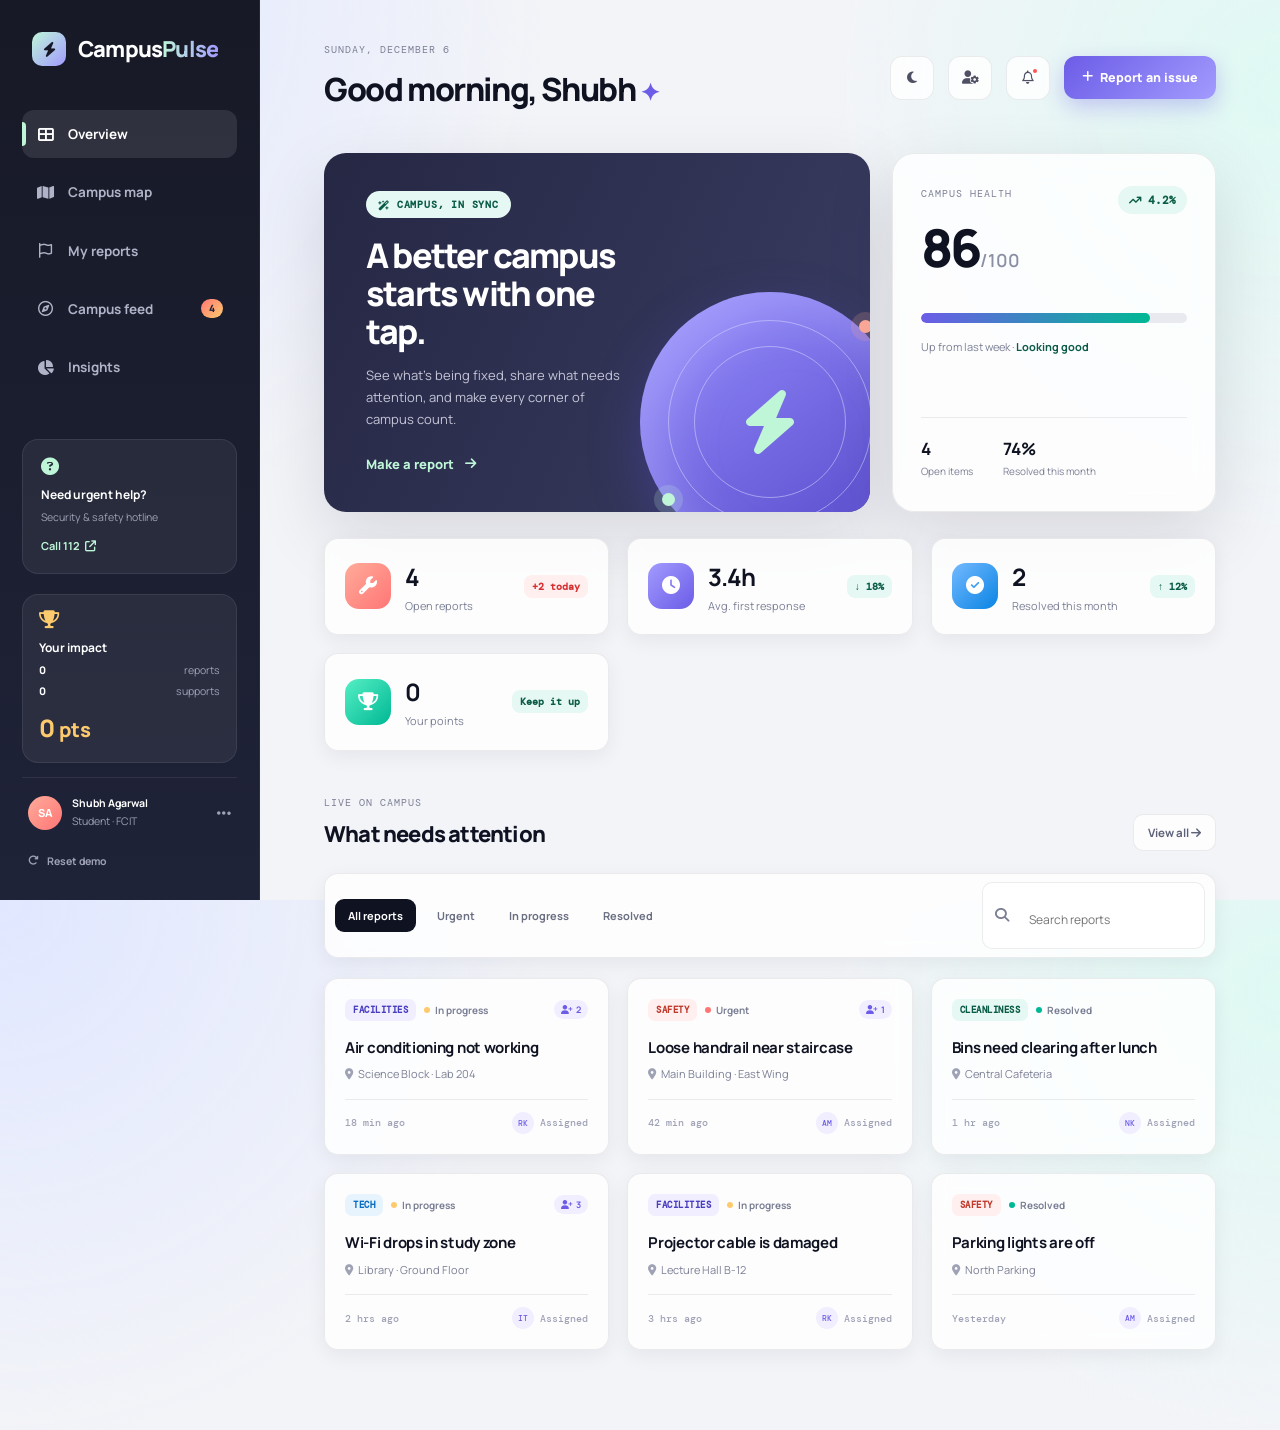
==== index.html @ bc62f1a0 "Advanced CampusPulse: interactive heatmap, analytics, karma, theme, evidence upload" ====
<!doctype html>
<html lang="en">
<head>
  <meta charset="UTF-8" />
  <meta name="viewport" content="width=device-width, initial-scale=1.0" />
  <title>CampusPulse — Campus, in sync.</title>
  <link rel="icon" type="image/svg+xml" href="favicon.svg" />
  <link rel="preconnect" href="https://fonts.googleapis.com"><link rel="preconnect" href="https://fonts.gstatic.com" crossorigin>
  <link href="https://fonts.googleapis.com/css2?family=DM+Mono:wght@400;500&family=Manrope:wght@400;500;600;700;800&display=swap" rel="stylesheet">
  <link rel="stylesheet" href="https://cdnjs.cloudflare.com/ajax/libs/font-awesome/6.5.2/css/all.min.css">
  <link rel="stylesheet" href="style.css" />
  <link rel="stylesheet" href="detail.css" />
  <link rel="stylesheet" href="functional.css" />
</head>
<body>
  <div class="app-shell">
    <aside class="sidebar">
      <a class="brand" href="#"><span class="brand-mark"><i class="fa-solid fa-bolt"></i></span><span>Campus<span>Pulse</span></span></a>
      <nav>
        <a class="nav-link active" data-view="dashboard"><i class="fa-solid fa-table-cells-large"></i>Overview</a>
        <a class="nav-link" data-view="map"><i class="fa-solid fa-map"></i>Campus map</a>
        <a class="nav-link" data-view="reports"><i class="fa-regular fa-flag"></i>My reports</a>
        <a class="nav-link" data-view="explore"><i class="fa-regular fa-compass"></i>Campus feed <span class="nav-count">12</span></a>
        <a class="nav-link" data-view="insights"><i class="fa-solid fa-chart-pie"></i>Insights</a>
      </nav>
      <div class="sidebar-bottom">
        <div class="help-card"><i class="fa-solid fa-circle-question"></i><strong>Need urgent help?</strong><span>Security & safety hotline</span><a href="tel:112">Call 112 <i class="fa-solid fa-arrow-up-right-from-square"></i></a></div>
        <div class="karma-card"><i class="fa-solid fa-trophy"></i><strong>Your impact</strong><div class="karma-row"><span id="karma-reports">0</span> reports</div><div class="karma-row"><span id="karma-supports">0</span> supports</div><div class="karma-total"><span id="karma-points">0</span> pts</div></div>
        <div class="profile"><div class="avatar">SA</div><div><strong>Shubh Agarwal</strong><small>Student · FCIT</small></div><i class="fa-solid fa-ellipsis"></i></div>
        <button class="reset-link" id="reset-demo"><i class="fa-solid fa-rotate-right"></i> Reset demo</button>
      </div>
    </aside>
    <main>
      <header><button class="mobile-menu"><i class="fa-solid fa-bars"></i></button><div><p class="eyebrow" id="date-eyebrow">TUESDAY, SEPTEMBER 15</p><h1 id="page-title">Good morning, Shubh <span>✦</span></h1></div><div class="header-actions">
        <button class="icon-btn" id="theme-toggle" aria-label="Toggle theme" title="Toggle theme"><i class="fa-solid fa-moon"></i></button>
        <button class="icon-btn team-toggle" id="team-toggle" aria-label="Team view" title="Team view"><i class="fa-solid fa-user-gear"></i></button>
        <button class="icon-btn" aria-label="Notifications"><i class="fa-regular fa-bell"></i><b></b></button>
        <button class="primary-btn report-trigger"><i class="fa-solid fa-plus"></i> Report an issue</button>
      </div></header>

      <section id="dashboard-view" class="view active-view">
        <div class="hero-grid">
          <div class="welcome-card"><div class="welcome-copy"><span class="chip mint"><i class="fa-solid fa-wand-magic-sparkles"></i> CAMPUS, IN SYNC</span><h2>A better campus<br>starts with one tap.</h2><p>See what’s being fixed, share what needs attention, and make every corner of campus count.</p><button class="text-btn report-trigger">Make a report <i class="fa-solid fa-arrow-right"></i></button></div><div class="hero-orb"><span class="orbit o1"></span><span class="orbit o2"></span><i class="fa-solid fa-bolt"></i><span class="pulse-dot d1"></span><span class="pulse-dot d2"></span></div></div>
          <div class="health-card"><div class="health-top"><div><p class="eyebrow">CAMPUS HEALTH</p><h3><span id="health-score">86</span><small>/100</small></h3></div><span class="trend"><i class="fa-solid fa-arrow-trend-up"></i> 4.2%</span></div><div class="health-bar"><i></i></div><p>Up from last week · <strong>Looking good</strong></p><div class="health-mini"><span><b>12</b>Open items</span><span><b>74%</b>Resolved this month</span></div></div>
        </div>
        <div class="metrics">
          <article><span class="metric-icon coral"><i class="fa-solid fa-wrench"></i></span><div><b id="open-count">12</b><p>Open reports</p></div><span class="metric-change">+2 today</span></article>
          <article><span class="metric-icon purple"><i class="fa-solid fa-clock"></i></span><div><b>3.4h</b><p>Avg. first response</p></div><span class="metric-change good">↓ 18%</span></article>
          <article><span class="metric-icon blue"><i class="fa-solid fa-circle-check"></i></span><div><b id="resolved-count">38</b><p>Resolved this month</p></div><span class="metric-change good">↑ 12%</span></article>
          <article><span class="metric-icon mint"><i class="fa-solid fa-trophy"></i></span><div><b id="karma-points-header">0</b><p>Your points</p></div><span class="metric-change good">Keep it up</span></article>
        </div>
        <section class="section-head"><div><p class="eyebrow">LIVE ON CAMPUS</p><h2>What needs attention</h2></div><button class="ghost-btn" id="see-all">View all <i class="fa-solid fa-arrow-right"></i></button></section>
        <div class="toolbar"><div class="filter-row" id="filters"><button class="filter active" data-filter="all">All reports</button><button class="filter" data-filter="urgent">Urgent</button><button class="filter" data-filter="progress">In progress</button><button class="filter" data-filter="resolved">Resolved</button></div><label class="search"><i class="fa-solid fa-magnifying-glass"></i><input id="search" placeholder="Search reports" /></label></div>
        <div class="report-grid" id="report-grid"></div>
      </section>

      <section id="map-view" class="view">
        <div class="section-head"><div><p class="eyebrow">INTERACTIVE CAMPUS</p><h2>Issue heatmap</h2></div><div class="map-legend"><span class="legend-dot low"></span>Low<span class="legend-dot med"></span>Medium<span class="legend-dot high"></span>High</div></div>
        <div class="map-shell">
          <div class="map-wrap">
            <svg class="campus-map" id="campus-map" viewBox="0 0 800 520" xmlns="http://www.w3.org/2000/svg">
              <rect x="0" y="0" width="800" height="520" rx="20" class="map-bg"/>
              <g class="zones">
                <rect data-zone="Science Block" x="60" y="80" width="180" height="140" rx="12" class="map-zone"/>
                <rect data-zone="Main Building" x="280" y="60" width="220" height="180" rx="12" class="map-zone"/>
                <rect data-zone="Library" x="540" y="90" width="200" height="130" rx="12" class="map-zone"/>
                <rect data-zone="Central Cafeteria" x="100" y="260" width="200" height="120" rx="12" class="map-zone"/>
                <rect data-zone="Lecture Hall" x="340" y="280" width="180" height="110" rx="12" class="map-zone"/>
                <rect data-zone="North Parking" x="560" y="270" width="180" height="100" rx="12" class="map-zone"/>
                <rect data-zone="Sports Complex" x="260" y="420" width="300" height="80" rx="12" class="map-zone"/>
              </g>
              <g class="labels" style="pointer-events:none">
                <text x="150" y="155">Science Block</text>
                <text x="390" y="155">Main Building</text>
                <text x="640" y="160">Library</text>
                <text x="200" y="325">Cafeteria</text>
                <text x="430" y="340">Lecture Hall</text>
                <text x="650" y="325">Parking</text>
                <text x="410" y="465">Sports Complex</text>
              </g>
            </svg>
          </div>
          <div class="map-panel" id="map-panel">
            <h3>Zone details</h3>
            <p>Click a campus zone to see its open reports.</p>
          </div>
        </div>
      </section>

      <section id="reports-view" class="view"><div class="empty-intro"><span class="metric-icon blue"><i class="fa-regular fa-flag"></i></span><h2>Your reports, clearly tracked.</h2><p>Every report has an owner, a visible status, and a timeline.</p></div><div class="report-grid" id="my-report-grid"></div></section>
      <section id="explore-view" class="view"><div class="section-head"><div><p class="eyebrow">THE PULSE</p><h2>Campus activity</h2></div><span class="live-dot">LIVE</span></div><div class="feed" id="feed"></div></section>

      <section id="insights-view" class="view">
        <div class="insight-hero"><p class="eyebrow">ACTIONABLE INSIGHT</p><h2>Small fixes. <em>Stronger campus.</em></h2><p>Facilities teams are focusing on the places students flag most.</p><div class="hotspot"><span><i class="fa-solid fa-location-dot"></i></span><div><strong id="hotspot-name">Science Block is this week’s hotspot</strong><p id="hotspot-meta">4 reports · Facilities team assigned</p></div><button class="text-btn" id="hotspot-view">View reports <i class="fa-solid fa-arrow-right"></i></button></div></div>
        <div class="analytics-grid">
          <article class="chart-card"><h4>By category</h4><div class="chart" id="category-chart"></div></article>
          <article class="chart-card"><h4>7-day trend</h4><div class="chart" id="trend-chart"></div></article>
          <article class="chart-card"><h4>Resolution rate</h4><div class="gauge" id="resolution-gauge"></div></article>
          <article class="chart-card leaderboard-card"><h4>Top contributors</h4><ol id="leaderboard"></ol></article>
        </div>
      </section>
    </main>
  </div>

  <div class="modal-layer" id="modal-layer"><div class="modal"><button class="close-modal" aria-label="Close"><i class="fa-solid fa-xmark"></i></button><div id="form-state"><span class="chip purple-chip"><i class="fa-solid fa-bolt"></i> NEW REPORT</span><h2>What needs attention?</h2><p class="modal-sub">Share the details. We’ll route it to the right team.</p><form id="report-form"><div class="category-select" id="category-select"><button type="button" class="category active" data-category="Facilities"><i class="fa-solid fa-wrench"></i><span>Facilities</span></button><button type="button" class="category" data-category="Safety"><i class="fa-solid fa-shield-halved"></i><span>Safety</span></button><button type="button" class="category" data-category="Cleanliness"><i class="fa-solid fa-broom"></i><span>Cleanliness</span></button><button type="button" class="category" data-category="Tech"><i class="fa-solid fa-wifi"></i><span>Tech</span></button></div><p class="auto-detect" id="auto-detect"></p><label>Location<input required id="location" placeholder="e.g. Science Block, Floor 2" /></label><label>What happened?<textarea required id="details" maxlength="180" placeholder="Describe the issue in a few words…"></textarea><small><span id="char-count">0</span>/180</small></label><label class="evidence-label">Evidence (optional)<input type="file" id="evidence" accept="image/*" /><img id="evidence-preview" class="evidence-preview" alt=""/></label><div class="priority-row"><span>Priority</span><div><button type="button" class="priority active" data-priority="Normal">Normal</button><button type="button" class="priority" data-priority="Urgent">Urgent</button></div></div><button class="primary-btn submit-btn" type="submit">Send report <i class="fa-solid fa-arrow-right"></i></button></form></div><div id="success-state" class="success-state"><div class="success-icon"><i class="fa-solid fa-check"></i></div><span class="chip mint">REPORT SENT</span><h2>Thanks for speaking up.</h2><p>Your report is now visible to the Campus Operations team. We’ll keep you posted here.</p><div class="ticket"><span>REPORT ID</span><strong id="ticket-id">CP-2048</strong></div><button class="primary-btn close-success">Back to campus <i class="fa-solid fa-arrow-right"></i></button></div></div></div>

  <div class="modal-layer" id="detail-layer"><div class="modal detail-modal"><button class="close-detail" aria-label="Close"><i class="fa-solid fa-xmark"></i></button><span class="chip purple-chip"><i class="fa-solid fa-eye"></i> REPORT TRACKER</span><div id="detail-content"></div></div></div>

  <aside class="notice-panel" id="notice-panel"><div class="notice-head"><strong>Notifications</strong><button id="clear-notices">Mark all read</button></div><div class="notice"><i class="fa-solid fa-wrench"></i><div><b>Lab 204 update</b><span>Campus Operations started work on your report.</span></div></div><div class="notice"><i class="fa-solid fa-circle-check"></i><div><b>Issue resolved</b><span>Cafeteria bin request was completed.</span></div></div></aside>

  <div class="toast" id="toast"><i class="fa-solid fa-circle-check"></i><span>Report status updated</span></div>
  <script src="app.js"></script>
</body>
</html>
---- style.css ----
:root{
  --bg:#f3f4f8;
  --surface:#ffffff;
  --glass:rgba(255,255,255,0.82);
  --ink:#0f1221;
  --muted:#6b6f82;
  --line:rgba(15,18,33,0.08);
  --purple:#6c5ce7;
  --purple-light:#a29bfe;
  --purple-bg:#f0eeff;
  --mint:#00b894;
  --mint-bg:#e6f8f3;
  --coral:#ff7675;
  --coral-bg:#ffefef;
  --blue:#0984e3;
  --blue-bg:#e8f4fd;
  --amber:#fdcb6e;
  --shadow:0 24px 70px rgba(15,18,33,0.12);
  --shadow-sm:0 6px 20px rgba(15,18,33,0.06);
  --radius:22px;
  --radius-sm:14px;
}

*{box-sizing:border-box}
html,body{height:100%}
body{
  margin:0;
  background:radial-gradient(circle at 0% 0%,#e0e7ff 0,transparent 35%),radial-gradient(circle at 100% 10%,#dff9f3 0,transparent 30%),var(--bg);
  color:var(--ink);
  font-family:Manrope,Arial,sans-serif;
  font-size:14px;
  line-height:1.5;
}
body.modal-open{overflow:hidden}

.app-shell{min-height:100vh;display:flex}

/* Sidebar */
.sidebar{
  width:260px;
  min-height:100vh;
  background:linear-gradient(180deg,#171926 0%,#1f2338 100%);
  color:#fff;
  padding:32px 22px 24px;
  display:flex;
  flex-direction:column;
  position:fixed;
  z-index:50;
  border-right:1px solid rgba(255,255,255,0.06);
}
.brand{
  color:#fff;
  text-decoration:none;
  font-weight:800;
  font-size:22px;
  letter-spacing:-0.8px;
  display:flex;
  align-items:center;
  gap:12px;
  padding:0 10px 44px;
}
.brand>span:last-child span{background:linear-gradient(90deg,#bff6d8,#a29bfe);-webkit-background-clip:text;background-clip:text;color:transparent}
.brand-mark{
  height:34px;width:34px;border-radius:10px;
  background:linear-gradient(135deg,#bff6d8,#a29bfe);
  color:#171926;display:grid;place-items:center;font-size:15px;
}
.sidebar nav{display:grid;gap:10px}
.nav-link{
  cursor:pointer;color:#b0b3c7;text-decoration:none;border-radius:12px;
  padding:14px 14px;display:flex;gap:14px;align-items:center;font-size:13.5px;font-weight:700;transition:.2s;
  position:relative;overflow:hidden;
}
.nav-link i{width:18px;text-align:center;font-size:15px}
.nav-link:hover{background:rgba(255,255,255,0.07);color:#fff}
.nav-link.active{background:rgba(255,255,255,0.1);color:#fff}
.nav-link.active::before{
  content:'';position:absolute;left:0;top:12px;bottom:12px;width:4px;border-radius:0 4px 4px 0;background:#bff6d8;
}
.nav-count{
  background:linear-gradient(135deg,#ff7675,#fdcb6e);color:#1f2338;border-radius:20px;
  padding:2px 8px;font-size:10px;margin-left:auto;font-weight:800;
}
.sidebar-bottom{margin-top:auto}
.help-card{
  background:rgba(255,255,255,0.06);border:1px solid rgba(255,255,255,0.08);
  border-radius:16px;padding:18px;margin:14px 0 20px;display:grid;gap:6px;
}
.help-card>i{color:#bff6d8;font-size:18px;margin-bottom:4px}
.help-card strong{font-size:12px}
.help-card span{font-size:10.5px;color:#9fa2b5}
.help-card a{font-size:11px;color:#bff6d8;text-decoration:none;font-weight:700;margin-top:6px;display:inline-flex;gap:5px;align-items:center}
.profile{
  border-top:1px solid rgba(255,255,255,0.08);padding:18px 6px 0;
  display:flex;align-items:center;gap:10px;
}
.profile .avatar{
  background:linear-gradient(135deg,#ffab9a,#ff7675);color:#fff;
  width:34px;height:34px;border-radius:50%;display:grid;place-items:center;font-size:11px;font-weight:800;
}
.profile strong,.profile small{display:block;font-size:10.5px}
.profile small{color:#9fa2b5;margin-top:2px}
.profile>i{margin-left:auto;color:#9fa2b5;font-size:16px}
.reset-link{
  width:100%;margin-top:16px;background:transparent;border:0;color:#9fa2b5;
  font:700 10.5px Manrope;cursor:pointer;display:flex;align-items:center;gap:8px;
  padding:8px 6px;border-radius:8px;transition:.2s;
}
.reset-link:hover{color:#fff;background:rgba(255,255,255,0.06)}

/* Main */
main{
  width:calc(100% - 260px);margin-left:260px;
  padding:42px 64px 80px;max-width:1600px;
}
header{
  display:flex;justify-content:space-between;align-items:center;margin-bottom:40px;
}
.eyebrow{
  font-family:'DM Mono',monospace;letter-spacing:1px;font-size:10px;color:#7b7f94;
  margin:0 0 8px;text-transform:uppercase;
}
h1,h2,h3,p{margin-top:0}
h1{font-size:32px;letter-spacing:-1.4px;margin-bottom:0;font-weight:800}
h1 span{color:#6c5ce7;font-size:24px}
.header-actions{display:flex;gap:14px;align-items:center}
.icon-btn{
  height:44px;width:44px;border:1px solid var(--line);background:var(--glass);
  border-radius:12px;color:#4f5064;display:grid;place-items:center;
  position:relative;cursor:pointer;transition:.2s;backdrop-filter:blur(8px);
}
.icon-btn:hover{transform:translateY(-2px);box-shadow:var(--shadow-sm);color:var(--purple)}
.icon-btn b{height:8px;width:8px;background:#ff5252;border:2px solid var(--surface);border-radius:50%;position:absolute;top:10px;right:10px}
.icon-btn.team-toggle.active{background:var(--mint-bg);color:var(--mint);border-color:#b9edd1}
.primary-btn{
  border:0;background:linear-gradient(135deg,var(--purple),var(--purple-light));color:#fff;border-radius:12px;
  padding:13px 18px;font-family:inherit;font-weight:800;font-size:12.5px;cursor:pointer;
  box-shadow:0 8px 22px rgba(108,92,231,0.32);transition:.2s;display:inline-flex;align-items:center;gap:7px;
}
.primary-btn:hover{transform:translateY(-2px);box-shadow:0 12px 28px rgba(108,92,231,0.42)}
.ghost-btn{
  background:var(--glass);border:1px solid var(--line);border-radius:10px;padding:10px 14px;
  color:#5e6278;font:700 11.5px Manrope;cursor:pointer;backdrop-filter:blur(6px);transition:.2s;
}
.ghost-btn:hover{border-color:var(--purple-light);color:var(--purple)}
.text-btn{font:800 12.5px Manrope;color:inherit;padding:0;border:0;background:transparent;cursor:pointer;display:inline-flex;align-items:center;gap:7px}
.text-btn i{margin-left:4px}

/* Hero */
.hero-grid{display:grid;grid-template-columns:1.6fr .95fr;gap:22px;margin-bottom:26px}
.welcome-card{
  background:linear-gradient(115deg,#252743 0%,#3a3d63 100%);color:#fff;border-radius:var(--radius);
  min-height:280px;padding:38px 42px;position:relative;overflow:hidden;display:flex;
  box-shadow:var(--shadow);
}
.welcome-copy{max-width:58%;position:relative;z-index:2}
.chip{
  width:max-content;display:inline-flex;gap:7px;align-items:center;border-radius:30px;
  padding:7px 12px;font:600 10px 'DM Mono';letter-spacing:0.8px;
}
.mint{background:var(--mint-bg);color:#0a5c46}
.purple-chip{background:var(--purple-bg);color:#4a3ec0}
.welcome-card h2{font-size:34px;line-height:1.12;letter-spacing:-1.8px;margin:18px 0 14px;font-weight:800}
.welcome-card p{font-size:13px;line-height:1.7;color:#c5c6d8;margin:0;max-width:360px}
.welcome-card .text-btn{margin-top:24px;color:#bff6d8;font-size:13px}
.hero-orb{
  position:absolute;right:-30px;bottom:-40px;width:260px;height:260px;border-radius:50%;
  background:linear-gradient(145deg,#978fff,#5648c9);display:grid;place-items:center;
  font-size:64px;color:#bff6d8;box-shadow:inset 22px 22px 50px rgba(197,194,255,0.35),0 20px 50px rgba(86,72,201,0.35);
}
.orbit{position:absolute;border:1px solid rgba(215,212,255,0.55);border-radius:50%}
.o1{inset:28px}.o2{inset:54px}
.pulse-dot{height:13px;width:13px;border-radius:50%;background:#ffab9a;position:absolute;box-shadow:0 0 0 8px rgba(255,171,154,0.18)}
.d1{top:28px;right:28px}.d2{left:22px;bottom:46px;background:#bff6d8;box-shadow:0 0 0 8px rgba(191,246,216,0.18)}

.health-card{
  background:var(--glass);border:1px solid var(--line);border-radius:var(--radius);padding:32px 28px;min-height:280px;
  backdrop-filter:blur(14px);box-shadow:var(--shadow);display:flex;flex-direction:column;
}
.health-top{display:flex;justify-content:space-between;align-items:start}
.health-card h3{font-size:52px;letter-spacing:-2.5px;margin:8px 0 26px;font-weight:800}
.health-card h3 small{font-size:18px;color:#8b8fa3;letter-spacing:0;font-weight:600}
.trend{
  height:max-content;background:var(--mint-bg);color:#0a5c46;border-radius:20px;padding:7px 11px;font:600 11px 'DM Mono';
}
.health-bar{height:10px;background:#e9eaf0;border-radius:20px;margin-bottom:16px;overflow:hidden}
.health-bar i{height:100%;display:block;background:linear-gradient(90deg,var(--purple),var(--mint));border-radius:20px;width:86%;transition:width .6s ease}
.health-card>p{font-size:11px;color:#7b7f94}
.health-card>p strong{color:#0a5c46}
.health-mini{border-top:1px solid var(--line);margin-top:auto;padding-top:18px;display:flex;gap:30px}
.health-mini span{font-size:10px;color:#7b7f94}
.health-mini b{display:block;font-size:17px;color:var(--ink);margin-bottom:2px}

/* Metrics */
.metrics{display:grid;grid-template-columns:repeat(3,1fr);gap:18px;margin:0 0 44px}
.metrics article{
  background:var(--glass);border:1px solid var(--line);border-radius:var(--radius-sm);padding:20px;
  display:flex;align-items:center;gap:14px;backdrop-filter:blur(10px);box-shadow:var(--shadow-sm);transition:.2s;
}
.metrics article:hover{transform:translateY(-3px);box-shadow:var(--shadow)}
.metric-icon{height:46px;width:46px;border-radius:14px;display:grid;place-items:center;color:#fff;font-size:18px}
.coral{background:linear-gradient(135deg,#ffab9a,#ff7675)}
.purple{background:linear-gradient(135deg,var(--purple-light),var(--purple))}
.blue{background:linear-gradient(135deg,#74b9ff,var(--blue))}
.metrics b{font-size:24px;letter-spacing:-1px}
.metrics p{font-size:11px;color:#7b7f94;margin:3px 0 0}
.metric-change{margin-left:auto;font:600 10px 'DM Mono';color:#d63031;background:#ffefef;padding:5px 8px;border-radius:8px}
.metric-change.good{color:#0a5c46;background:#e6f8f3}

/* Section */
.section-head{display:flex;align-items:end;justify-content:space-between;margin:0 0 22px}
.section-head h2{font-size:22px;letter-spacing:-0.8px;margin:0;font-weight:800}

/* Toolbar */
.toolbar{
  display:flex;justify-content:space-between;align-items:center;margin-bottom:20px;
  background:var(--glass);border:1px solid var(--line);border-radius:var(--radius-sm);padding:8px 10px;
  backdrop-filter:blur(10px);box-shadow:var(--shadow-sm);
}
.filter-row{display:flex;gap:8px}
.filter{
  border:1px solid transparent;background:transparent;color:#6b6f82;border-radius:9px;padding:8px 12px;
  font:700 11px Manrope;cursor:pointer;transition:.2s;
}
.filter:hover{color:var(--ink)}
.filter.active{background:var(--ink);color:#fff}
.search{
  border:1px solid var(--line);background:var(--surface);border-radius:10px;padding:8px 12px;
  color:#7b7f94;display:flex;align-items:center;gap:8px;min-width:180px;
}
.search input{border:0;outline:0;font:12px Manrope;width:100%;background:transparent}

/* Report grid */
.report-grid{display:grid;grid-template-columns:repeat(3,1fr);gap:18px}
.report-card{
  background:var(--glass);border:1px solid var(--line);border-radius:var(--radius-sm);padding:20px;
  cursor:pointer;transition:.25s;animation:up .45s both;backdrop-filter:blur(10px);box-shadow:var(--shadow-sm);
}
.report-card:hover{transform:translateY(-5px);box-shadow:var(--shadow)}
.card-top{display:flex;justify-content:flex-start;align-items:center;gap:8px;margin-bottom:6px;flex-wrap:wrap}
.tag{padding:5px 8px;border-radius:7px;font:600 9px 'DM Mono';letter-spacing:0.5px}
.tag.facilities{background:var(--purple-bg);color:#4a3ec0}
.tag.safety{background:var(--coral-bg);color:#c0392b}
.tag.cleanliness{background:var(--mint-bg);color:#0a5c46}
.tag.tech{background:var(--blue-bg);color:#0a6dc2}
.status{font:700 10px Manrope;color:#7b7f94;display:inline-flex;align-items:center;gap:5px}
.status::before{content:'';display:inline-block;height:6px;width:6px;border-radius:50%;background:#fdcb6e}
.status.resolved::before{background:var(--mint)}
.status.urgent::before{background:var(--coral)}
.supporter-badge{
  margin-left:auto;background:var(--purple-bg);color:var(--purple);border-radius:10px;
  padding:3px 7px;font:700 9px Manrope;display:inline-flex;align-items:center;gap:4px;
}
.supporter-badge i{font-size:9px}
.report-card h3{font-size:15px;line-height:1.45;margin:16px 0 8px;letter-spacing:-0.3px;font-weight:700}
.report-card .loc{font-size:11px;color:#7b7f94;margin:0}
.loc i{margin-right:5px;color:#9fa2b5}
.card-bottom{display:flex;justify-content:space-between;align-items:center;border-top:1px solid var(--line);margin-top:16px;padding-top:12px}
.card-bottom span{font:500 10px 'DM Mono';color:#9fa2b5}
.assigned{display:flex;align-items:center;gap:6px;color:#5e6278;font:700 10px Manrope}
.assigned .avatar{width:22px;height:22px;background:var(--purple-bg);color:var(--purple);font-size:8px}
.avatar{display:grid;place-items:center;border-radius:50%;font-weight:800}

.view{display:none}.view.active-view{display:block}

/* Empty states */
.empty-intro{padding:10px 0 30px}
.empty-intro h2{font-size:26px;margin:16px 0 8px;font-weight:800}
.empty-intro p{color:#7b7f94}

/* Feed */
.feed{max-width:820px}
.feed-item{
  display:flex;align-items:center;gap:16px;background:var(--glass);border:1px solid var(--line);
  border-radius:14px;padding:16px;margin-bottom:12px;backdrop-filter:blur(8px);box-shadow:var(--shadow-sm);transition:.2s;
}
.feed-item:hover{transform:translateX(4px)}
.feed-item .feed-icon{width:38px;height:38px;background:var(--purple-bg);color:var(--purple);border-radius:12px;display:grid;place-items:center;font-size:15px}
.feed-item p{margin:0;color:#6b6f82;font-size:12px;line-height:1.5}
.feed-item strong{color:var(--ink)}
.feed-item time{margin-left:auto;color:#9fa2b5;font:500 10px 'DM Mono';white-space:nowrap}
.live-dot{font:600 11px 'DM Mono';color:#0a5c46;background:var(--mint-bg);padding:6px 10px;border-radius:20px;display:inline-flex;align-items:center;gap:6px}
.live-dot::before{content:'';display:inline-block;height:7px;width:7px;background:var(--mint);border-radius:50%;animation:pulse 1.4s infinite}

/* Insights */
.insight-hero{
  border-radius:var(--radius);background:linear-gradient(135deg,#27253e,#454179);color:#fff;padding:46px;
  overflow:hidden;position:relative;box-shadow:var(--shadow);
}
.insight-hero h2{font-size:42px;line-height:1.1;letter-spacing:-2px;margin-bottom:14px;font-weight:800}
.insight-hero h2 em{color:#bff6d8;font-style:normal}
.insight-hero>p{color:#c0bfd2;max-width:560px}
.hotspot{
  margin-top:34px;background:rgba(255,255,255,0.1);border:1px solid rgba(255,255,255,0.14);border-radius:16px;
  padding:16px;display:flex;align-items:center;gap:14px;max-width:640px;backdrop-filter:blur(8px);
}
.hotspot>span{height:40px;width:40px;background:linear-gradient(135deg,#ffab9a,#ff7675);border-radius:12px;display:grid;place-items:center;color:#fff;font-size:16px}
.hotspot strong{font-size:13.5px}
.hotspot p{margin:4px 0 0;color:#c0bfd2;font-size:11px}
.hotspot .text-btn{margin-left:auto;color:#bff6d8;white-space:nowrap;font-size:11.5px}
.insight-stats{display:grid;grid-template-columns:repeat(3,1fr);gap:18px;margin-top:22px}
.insight-stats article{
  background:var(--glass);padding:22px;border-radius:var(--radius-sm);border:1px solid var(--line);
  backdrop-filter:blur(8px);box-shadow:var(--shadow-sm);
}
.insight-stats b{font-size:28px;letter-spacing:-1px}
.insight-stats p{font-size:12px;color:#7b7f94;margin:6px 0 0}

/* Modal */
.modal-layer{
  background:rgba(15,18,33,0.55);backdrop-filter:blur(6px);position:fixed;z-index:100;inset:0;
  display:none;place-items:center;padding:24px;opacity:0;transition:opacity .2s;
}
.modal-layer.show{display:grid;opacity:1}
.modal{
  background:var(--glass);width:min(560px,100%);max-height:94vh;overflow:auto;border-radius:var(--radius);
  padding:36px;position:relative;box-shadow:var(--shadow);border:1px solid rgba(255,255,255,0.6);
  backdrop-filter:blur(22px);animation:modalIn .28s;
}
.close-modal,.close-detail{
  position:absolute;right:18px;top:18px;border:0;background:rgba(15,18,33,0.06);border-radius:10px;
  width:32px;height:32px;color:#6b6f82;cursor:pointer;transition:.2s;display:grid;place-items:center;
}
.close-modal:hover,.close-detail:hover{background:rgba(15,18,33,0.12);color:var(--ink)}
.modal h2{font-size:26px;letter-spacing:-1px;margin:16px 0 6px;font-weight:800}
.modal-sub{color:#7b7f94;font-size:13px;margin:0 0 8px}
.category-select{display:grid;grid-template-columns:repeat(4,1fr);gap:10px;margin:22px 0 6px}
.category{
  border:1px solid var(--line);border-radius:12px;background:var(--surface);color:#6b6f82;padding:12px 6px;
  cursor:pointer;font:700 11px Manrope;display:grid;gap:6px;place-items:center;transition:.2s;
}
.category i{font-size:16px}
.category.active{border-color:var(--purple);background:var(--purple-bg);color:var(--purple)}
.auto-detect{min-height:18px;font:600 11px Manrope;color:var(--purple);margin:8px 0 4px}
form label{display:block;font-size:11.5px;font-weight:800;margin:16px 0 0;color:#4f5064}
input,textarea{
  display:block;width:100%;border:1px solid #e0e2eb;border-radius:11px;padding:12px;margin-top:8px;
  font:13px Manrope;outline-color:var(--purple);background:var(--surface);transition:.2s;
}
input:focus,textarea:focus{border-color:var(--purple-light);box-shadow:0 0 0 3px var(--purple-bg)}
textarea{height:90px;resize:none}
form label small{display:block;text-align:right;color:#9fa2b5;font:500 10px 'DM Mono';margin-top:5px}
.priority-row{display:flex;justify-content:space-between;align-items:center;margin:18px 0 22px;font-size:12px;font-weight:800;color:#4f5064}
.priority{
  font:700 11px Manrope;border:1px solid var(--line);background:var(--surface);border-radius:8px;
  padding:8px 12px;cursor:pointer;transition:.2s;
}
.priority.active{background:var(--ink);color:#fff;border-color:var(--ink)}
.submit-btn{width:100%;padding:14px;justify-content:center}

.success-state{text-align:center;padding:30px 18px;display:none}
.success-state.show{display:block}
.success-icon{
  height:78px;width:78px;border-radius:26px;background:var(--mint-bg);color:var(--mint);
  font-size:32px;display:grid;place-items:center;margin:8px auto 24px;
}
.success-state .chip{margin:auto}
.success-state h2{margin-top:20px;font-size:26px}
.success-state p{font-size:13px;color:#7b7f94;line-height:1.6;max-width:340px;margin:10px auto 0}
.ticket{background:#f4f5fa;border-radius:12px;padding:14px;margin:24px auto;max-width:220px;border:1px dashed #d0d3e0}
.ticket span,.ticket strong{display:block}
.ticket span{font:500 10px 'DM Mono';color:#9fa2b5}
.ticket strong{font-size:17px;margin-top:4px;color:var(--ink)}

/* Toast */
.toast{
  position:fixed;right:26px;bottom:26px;background:var(--ink);color:#fff;border-radius:12px;
  padding:14px 18px;display:flex;gap:10px;align-items:center;font:700 12px Manrope;
  transform:translateY(120px);opacity:0;transition:.35s;z-index:110;box-shadow:var(--shadow);
}
.toast.show{transform:none;opacity:1}
.toast i{color:#bff6d8}

.mobile-menu{display:none}

@keyframes up{from{opacity:0;transform:translateY(14px)}to{opacity:1;transform:none}}
@keyframes modalIn{from{opacity:0;transform:scale(.95) translateY(10px)}to{opacity:1;transform:none}}
@keyframes pulse{0%{box-shadow:0 0 0 0 rgba(0,184,148,0.35)}70%{box-shadow:0 0 0 8px rgba(0,184,148,0)}100%{box-shadow:0 0 0 0 rgba(0,184,148,0)}}

.metric-icon.mint{background:linear-gradient(135deg,#55efc4,#00b894)}

body.dark{
  --bg:#0f111a;
  --surface:#181b28;
  --glass:rgba(24,27,40,0.78);
  --ink:#f3f4f8;
  --muted:#9fa2b5;
  --line:rgba(255,255,255,0.08);
  --shadow:0 24px 70px rgba(0,0,0,0.35);
  --shadow-sm:0 6px 20px rgba(0,0,0,0.18);
}
body.dark .sidebar{background:linear-gradient(180deg,#0b0d14 0%,#131624 100%)}
body.dark .welcome-card{background:linear-gradient(115deg,#1c1f32 0%,#2a2d48 100%)}
body.dark .metrics article,body.dark .report-card,body.dark .feed-item,body.dark .health-card,body.dark .insight-stats article,body.dark .chart-card,body.dark .map-panel,body.dark .toolbar,body.dark .modal,body.dark .notice-panel{background:var(--glass);border-color:var(--line)}
body.dark input,body.dark textarea,body.dark .search,body.dark .category,body.dark .priority{background:var(--surface);border-color:var(--line);color:var(--ink)}
body.dark .filter{color:#9fa2b5}
body.dark .filter.active{color:#fff}
body.dark .team-actions button{background:var(--surface)}

.karma-card{
  background:rgba(255,255,255,0.06);border:1px solid rgba(255,255,255,0.08);border-radius:16px;padding:16px;margin:14px 0;
  display:grid;gap:6px;
}
.karma-card>i{color:#fdcb6e;font-size:18px;margin-bottom:4px}
.karma-card strong{font-size:12px}
.karma-row{font-size:10.5px;color:#9fa2b5;display:flex;justify-content:space-between}
.karma-row span{font-weight:800;color:#fff}
.karma-total{font-size:20px;font-weight:800;color:#fdcb6e;margin-top:4px}
.karma-total span{font-size:24px}

.map-shell{display:grid;grid-template-columns:1.2fr .8fr;gap:22px;align-items:start}
.map-wrap{background:var(--glass);border:1px solid var(--line);border-radius:var(--radius);padding:18px;box-shadow:var(--shadow);backdrop-filter:blur(10px)}
.campus-map{width:100%;height:auto;display:block}
.map-bg{fill:#e9eaf5}
body.dark .map-bg{fill:#131624}
.map-zone{fill:#dfe2eb;stroke:#fff;stroke-width:3;transition:.25s;cursor:pointer}
body.dark .map-zone{fill:#1f2338;stroke:#2a2f45;stroke-width:3}
.map-zone:hover{filter:brightness(0.95);transform-origin:center}
.map-zone.active{stroke:var(--purple);stroke-width:5}
.labels text{font-family:Manrope,Arial;font-size:13px;font-weight:700;fill:#4f5064;text-anchor:middle;pointer-events:none}
body.dark .labels text{fill:#c5c6d8}
.map-legend{display:flex;align-items:center;gap:10px;font-size:11px;color:#7b7f94}
.legend-dot{width:10px;height:10px;border-radius:50%}.legend-dot.low{background:#dfe2eb}.legend-dot.med{background:#fdcb6e}.legend-dot.high{background:#ff7675}
.map-panel{background:var(--glass);border:1px solid var(--line);border-radius:var(--radius);padding:22px;backdrop-filter:blur(10px);box-shadow:var(--shadow);min-height:320px}
.map-panel h3{margin:0 0 10px;font-size:18px}
.map-panel p{color:#7b7f94;font-size:12px;margin:0 0 16px}
.map-panel .report-card{box-shadow:none;margin-bottom:12px}

.analytics-grid{display:grid;grid-template-columns:repeat(4,1fr);gap:18px;margin-top:24px}
.chart-card{background:var(--glass);border:1px solid var(--line);border-radius:var(--radius-sm);padding:20px;backdrop-filter:blur(10px);box-shadow:var(--shadow-sm)}
.chart-card h4{margin:0 0 14px;font-size:13px;color:#7b7f94;text-transform:uppercase;letter-spacing:0.5px}
.chart{height:140px;display:grid;place-items:center}
.gauge{height:140px;display:grid;place-items:center}
.leaderboard-card ol{margin:0;padding:0;list-style:none;display:grid;gap:8px}
.leaderboard-card li{display:flex;align-items:center;gap:10px;font-size:12px;color:#5e6278}
.leaderboard-card li b{margin-left:auto;color:var(--ink)}
.leaderboard-card .mini-avatar{width:24px;height:24px;border-radius:50%;background:var(--purple-bg);color:var(--purple);display:grid;place-items:center;font-size:9px;font-weight:800}

.evidence-label{display:block;font-size:11.5px;font-weight:800;margin:16px 0 0;color:#4f5064}
.evidence-label input[type=file]{display:block;margin-top:8px;font:12px Manrope}
.evidence-preview{max-width:120px;max-height:90px;border-radius:8px;margin-top:10px;display:none;object-fit:cover;border:1px solid var(--line)}
.evidence-preview.show{display:block}

@media(max-width:1100px){
  .report-grid{grid-template-columns:repeat(2,1fr)}
  main{padding:34px}
  .hero-grid{grid-template-columns:1.3fr .85fr}
}

@media(max-width:900px){
  .sidebar{transform:translateX(-100%);transition:.35s;box-shadow:10px 0 40px rgba(15,18,33,0.25)}
  .sidebar.open{transform:none}
  .mobile-menu{display:grid;place-items:center;border:1px solid var(--line);background:var(--glass);border-radius:11px;width:40px;height:40px;font-size:18px;color:var(--ink);cursor:pointer;backdrop-filter:blur(6px)}
  .app-shell main{margin:0;width:100%;padding:26px 18px 60px}
  .header-actions .icon-btn{display:none}
  .header-actions .team-toggle{display:flex!important}
  header{margin-bottom:28px}
  h1{font-size:24px}
  .hero-grid,.metrics,.report-grid,.insight-stats{grid-template-columns:1fr}
  .welcome-copy{max-width:68%}
  .hero-orb{right:-50px;opacity:.75;width:220px;height:220px}
  .health-card{min-height:auto}
  .toolbar{flex-direction:column;gap:10px;align-items:stretch}
  .filter-row{overflow:auto;padding-bottom:4px;width:100%}
  .filter{white-space:nowrap}
  .search{width:100%}
  .section-head{margin-top:28px}
  .category-select{grid-template-columns:repeat(2,1fr)}
  .insight-hero{padding:30px 24px}
  .insight-hero h2{font-size:32px}
  .hotspot{align-items:flex-start;flex-wrap:wrap}
  .hotspot .text-btn{display:none}
  .profile{margin-bottom:20px}
  .metrics{margin-bottom:34px}
  .report-card{animation:none}
}
---- detail.css ----
.detail-modal{max-width:520px}
.close-detail{position:absolute;right:18px;top:18px;border:0;background:rgba(15,18,33,0.06);border-radius:10px;width:32px;height:32px;color:#6b6f82;cursor:pointer;transition:.2s;display:grid;place-items:center}
.close-detail:hover{background:rgba(15,18,33,0.12);color:var(--ink)}
.detail-head{margin:20px 0 26px}
.detail-head h2{font-size:24px;margin:10px 0 8px;letter-spacing:-0.8px;font-weight:800}
.detail-head p{font-size:12px;color:#7b7f94;margin:0;display:flex;align-items:center;gap:8px}

.tracker-status{
  display:flex;align-items:center;justify-content:space-between;background:var(--purple-bg);border-radius:14px;
  padding:16px 18px;margin-bottom:26px;border:1px solid rgba(108,92,231,0.12);
}
.tracker-status span{font:600 10px 'DM Mono';color:#7b7f94;letter-spacing:0.8px}
.tracker-status strong{font-size:13px;font-weight:800;color:var(--purple)}
.tracker-status strong.urgent{color:var(--coral);background:var(--coral-bg);padding:4px 10px;border-radius:8px}
.tracker-status strong.resolved{color:var(--mint);background:var(--mint-bg);padding:4px 10px;border-radius:8px}
.tracker-status strong.in-progress{color:var(--purple)}

.timeline{position:relative;border-left:2px solid #e9eaf0;margin:0 0 26px 12px;padding-left:26px}
.timeline-item{position:relative;padding-bottom:22px}
.timeline-item:last-child{padding-bottom:0}
.timeline-item::before{
  content:'';position:absolute;width:12px;height:12px;border-radius:50%;left:-33px;top:3px;background:#d0d3e0;
  border:3px solid var(--surface);
}
.timeline-item.done::before{background:var(--mint);box-shadow:0 0 0 4px var(--mint-bg)}
.timeline-item.current::before{background:var(--purple);box-shadow:0 0 0 4px var(--purple-bg)}
.timeline-item b{font-size:12px;font-weight:800;color:var(--ink)}
.timeline-item p{font-size:11px;color:#7b7f94;margin:5px 0 0;line-height:1.5}

.owner-row{border-top:1px solid var(--line);padding-top:16px;display:flex;align-items:center;gap:10px;font-size:11px;color:#7b7f94}
.owner-row .avatar{background:var(--purple-bg);color:var(--purple);width:32px;height:32px;font-size:11px}
.owner-row strong{color:var(--ink);display:block;font-size:12px;font-weight:800}

.team-actions{margin-top:20px;padding-top:20px;border-top:1px solid var(--line)}
.team-actions>span{display:block;font-size:10px;font-weight:800;color:#7b7f94;letter-spacing:0.8px;margin-bottom:12px}
.team-actions .status-options{display:flex;gap:10px}
.team-actions button{
  flex:1;border:1px solid var(--line);background:var(--surface);border-radius:10px;padding:10px 8px;
  font:700 11px Manrope;cursor:pointer;color:#5e6278;transition:.2s;
}
.team-actions button:hover{border-color:var(--purple-light)}
.team-actions button.active{background:var(--ink);color:#fff;border-color:var(--ink)}
.detail-image{max-width:100%;max-height:200px;border-radius:12px;margin:16px 0 0;object-fit:cover;border:1px solid var(--line)}
---- functional.css ----
.notice-panel{
  position:fixed;top:86px;right:56px;width:320px;background:var(--glass);border:1px solid var(--line);
  border-radius:18px;box-shadow:var(--shadow);padding:16px;z-index:90;display:none;backdrop-filter:blur(18px);
}
.notice-panel.show{display:block;animation:modalIn .2s}
.notice-head{display:flex;align-items:center;justify-content:space-between;padding:4px 4px 12px}
.notice-head strong{font-size:14px;font-weight:800}
.notice-head button{border:0;background:transparent;color:var(--purple);font:700 11px Manrope;cursor:pointer}
.notice{display:flex;gap:12px;padding:12px 5px;border-top:1px solid var(--line)}
.notice i{color:var(--purple);margin-top:3px;font-size:14px}
.notice b{display:block;font-size:11px;font-weight:800;margin-bottom:3px}
.notice span{font-size:10px;color:#7b7f94;line-height:1.4}

.support-btn{
  width:100%;margin-top:18px;padding:13px;background:var(--purple-bg);border:1px solid #dcd8ff;
  color:var(--purple);border-radius:11px;font:800 12px Manrope;cursor:pointer;transition:.2s;
  display:flex;align-items:center;justify-content:center;gap:8px;
}
.support-btn:hover{transform:translateY(-1px);box-shadow:0 6px 18px rgba(108,92,231,0.15)}
.support-btn.active{background:var(--mint-bg);border-color:#b9edd1;color:#0a5c46}

.empty-state{
  grid-column:1/-1;background:var(--glass);border:1px dashed #d0d3e0;border-radius:16px;
  text-align:center;padding:40px 24px;color:#7b7f94;font-size:13px;backdrop-filter:blur(8px);
}
.empty-state i{display:block;color:var(--purple);font-size:24px;margin-bottom:12px}

@media(max-width:900px){
  .notice-panel{right:16px;left:16px;width:auto;top:78px}
}
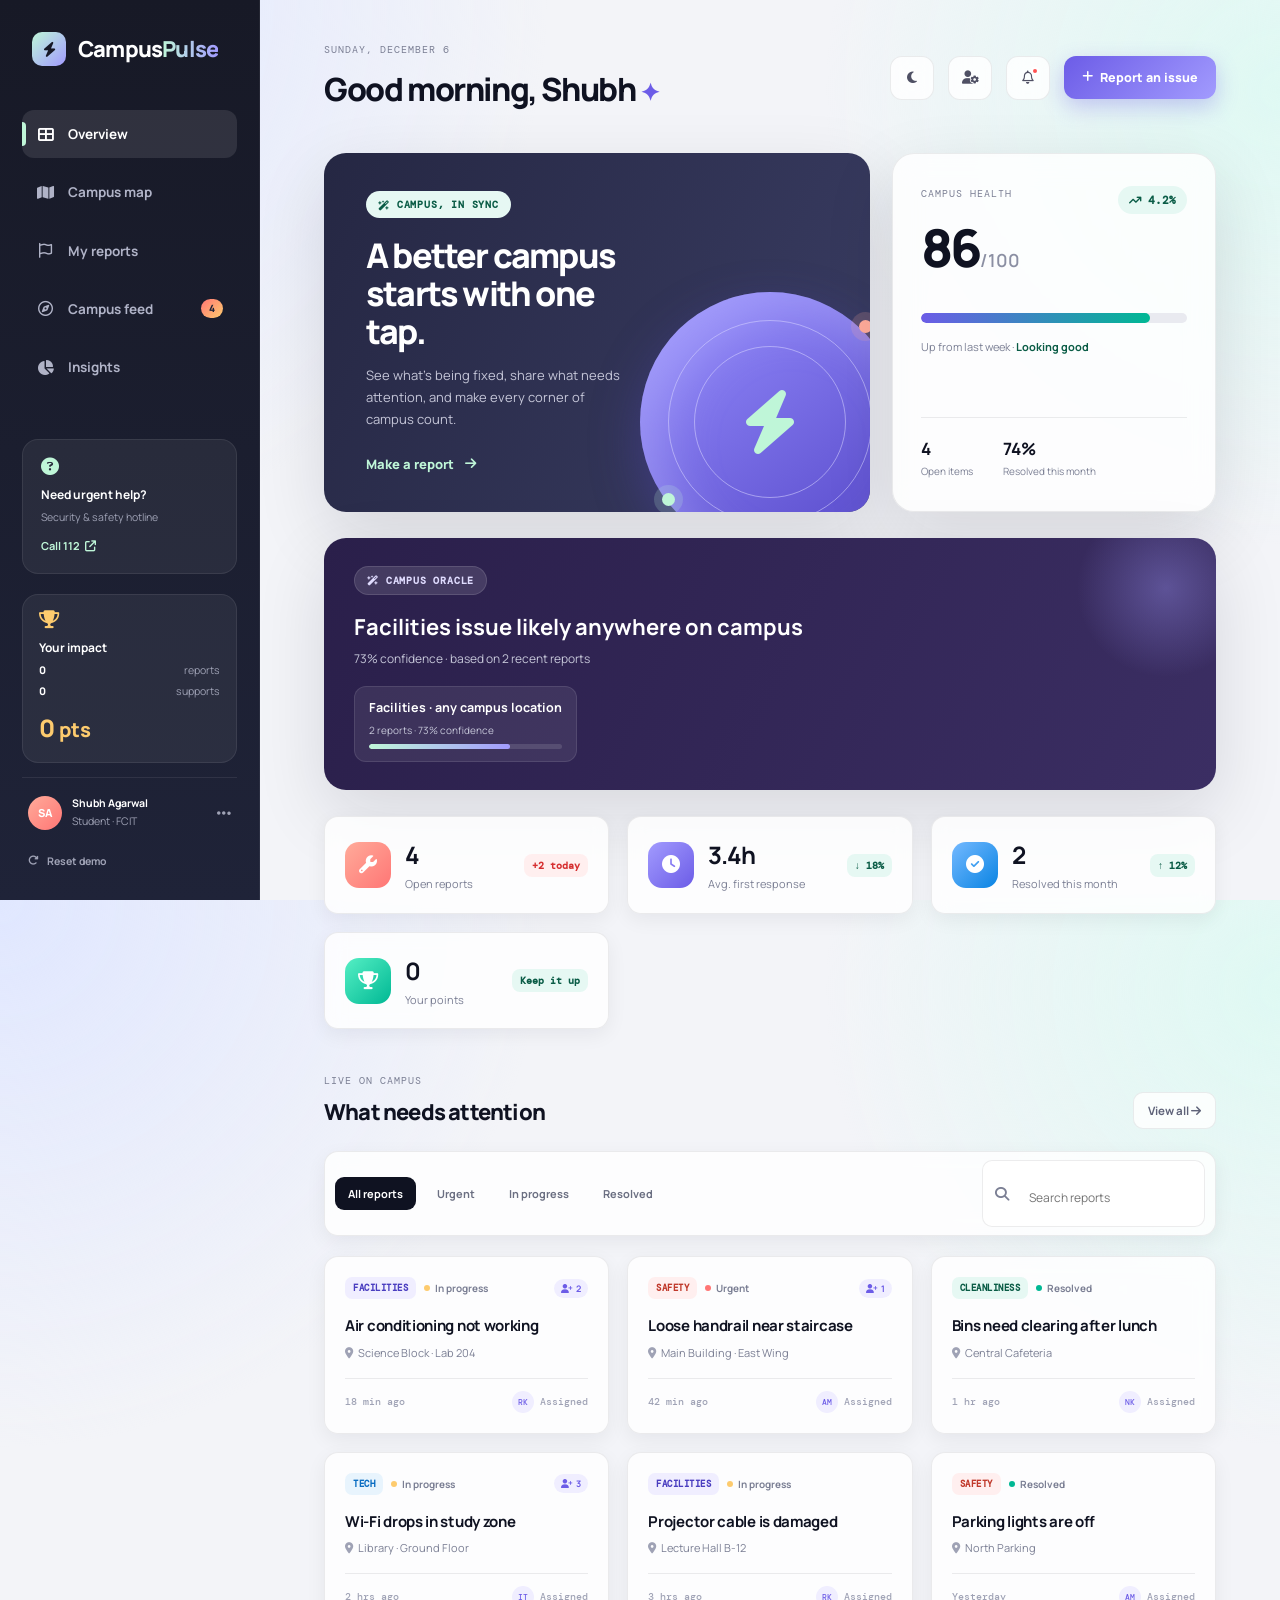
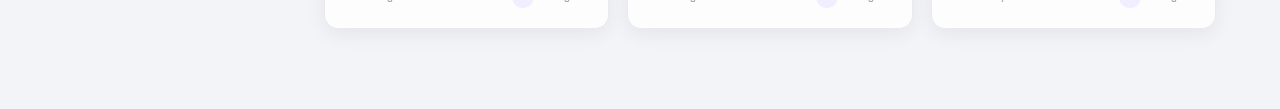
==== commit 926fb125: "Add Campus Oracle predictive intelligence + deck/docs updates" ====
--- a/index.html
+++ b/index.html
@@ -42,6 +42,14 @@
         <div class="hero-grid">
           <div class="welcome-card"><div class="welcome-copy"><span class="chip mint"><i class="fa-solid fa-wand-magic-sparkles"></i> CAMPUS, IN SYNC</span><h2>A better campus<br>starts with one tap.</h2><p>See what’s being fixed, share what needs attention, and make every corner of campus count.</p><button class="text-btn report-trigger">Make a report <i class="fa-solid fa-arrow-right"></i></button></div><div class="hero-orb"><span class="orbit o1"></span><span class="orbit o2"></span><i class="fa-solid fa-bolt"></i><span class="pulse-dot d1"></span><span class="pulse-dot d2"></span></div></div>
           <div class="health-card"><div class="health-top"><div><p class="eyebrow">CAMPUS HEALTH</p><h3><span id="health-score">86</span><small>/100</small></h3></div><span class="trend"><i class="fa-solid fa-arrow-trend-up"></i> 4.2%</span></div><div class="health-bar"><i></i></div><p>Up from last week · <strong>Looking good</strong></p><div class="health-mini"><span><b>12</b>Open items</span><span><b>74%</b>Resolved this month</span></div></div>
+        </div>
+        <div class="prediction-strip">
+          <div class="oracle-card">
+            <span class="chip purple-chip"><i class="fa-solid fa-wand-magic-sparkles"></i> CAMPUS ORACLE</span>
+            <h3 id="oracle-headline">Predicting the next campus issue…</h3>
+            <p id="oracle-meta">Analyzing patterns across recent reports</p>
+            <div class="prediction-list" id="prediction-list"></div>
+          </div>
         </div>
         <div class="metrics">
           <article><span class="metric-icon coral"><i class="fa-solid fa-wrench"></i></span><div><b id="open-count">12</b><p>Open reports</p></div><span class="metric-change">+2 today</span></article>
@@ -92,6 +100,8 @@
 
       <section id="insights-view" class="view">
         <div class="insight-hero"><p class="eyebrow">ACTIONABLE INSIGHT</p><h2>Small fixes. <em>Stronger campus.</em></h2><p>Facilities teams are focusing on the places students flag most.</p><div class="hotspot"><span><i class="fa-solid fa-location-dot"></i></span><div><strong id="hotspot-name">Science Block is this week’s hotspot</strong><p id="hotspot-meta">4 reports · Facilities team assigned</p></div><button class="text-btn" id="hotspot-view">View reports <i class="fa-solid fa-arrow-right"></i></button></div></div>
+        <section class="section-head"><div><p class="eyebrow">PREDICTIVE INTELLIGENCE</p><h2>What may break next</h2></div></section>
+        <div class="prediction-grid" id="insights-predictions"></div>
         <div class="analytics-grid">
           <article class="chart-card"><h4>By category</h4><div class="chart" id="category-chart"></div></article>
           <article class="chart-card"><h4>7-day trend</h4><div class="chart" id="trend-chart"></div></article>
--- a/style.css
+++ b/style.css
@@ -440,6 +440,29 @@
 .evidence-label input[type=file]{display:block;margin-top:8px;font:12px Manrope}
 .evidence-preview{max-width:120px;max-height:90px;border-radius:8px;margin-top:10px;display:none;object-fit:cover;border:1px solid var(--line)}
 .evidence-preview.show{display:block}
+
+.prediction-strip{margin-bottom:26px}
+.oracle-card{
+  background:linear-gradient(115deg,#2a1f4a 0%,#3b2e63 100%);color:#fff;border-radius:var(--radius);padding:28px 30px;
+  box-shadow:var(--shadow);position:relative;overflow:hidden;
+}
+.oracle-card::before{
+  content:'';position:absolute;right:-40px;top:-40px;width:180px;height:180px;border-radius:50%;
+  background:radial-gradient(circle,rgba(162,155,254,0.35) 0,transparent 70%);
+}
+.oracle-card .chip{background:rgba(255,255,255,0.12);color:#e0dcff;border:1px solid rgba(255,255,255,0.12)}
+.oracle-card h3{font-size:22px;margin:16px 0 6px;position:relative;z-index:1}
+.oracle-card>p{font-size:12px;color:#c5c6d8;margin:0 0 18px;position:relative;z-index:1}
+.prediction-list{display:flex;gap:12px;flex-wrap:wrap;position:relative;z-index:1}
+.prediction-item{
+  background:rgba(255,255,255,0.08);border:1px solid rgba(255,255,255,0.1);border-radius:12px;padding:12px 14px;min-width:180px;
+}
+.prediction-item b{display:block;font-size:12.5px;margin-bottom:6px}
+.prediction-item span{font-size:10px;color:#c5c6d8;display:block;margin-bottom:6px}
+.confidence{height:5px;background:rgba(255,255,255,0.12);border-radius:10px;overflow:hidden}
+.confidence i{height:100%;display:block;background:linear-gradient(90deg,#bff6d8,#a29bfe);border-radius:10px;transition:width .6s}
+.prediction-grid{display:grid;grid-template-columns:repeat(3,1fr);gap:18px;margin-bottom:28px}
+body.dark .oracle-card{background:linear-gradient(115deg,#1a1430 0%,#2a2048 100%)}
 
 @media(max-width:1100px){
   .report-grid{grid-template-columns:repeat(2,1fr)}
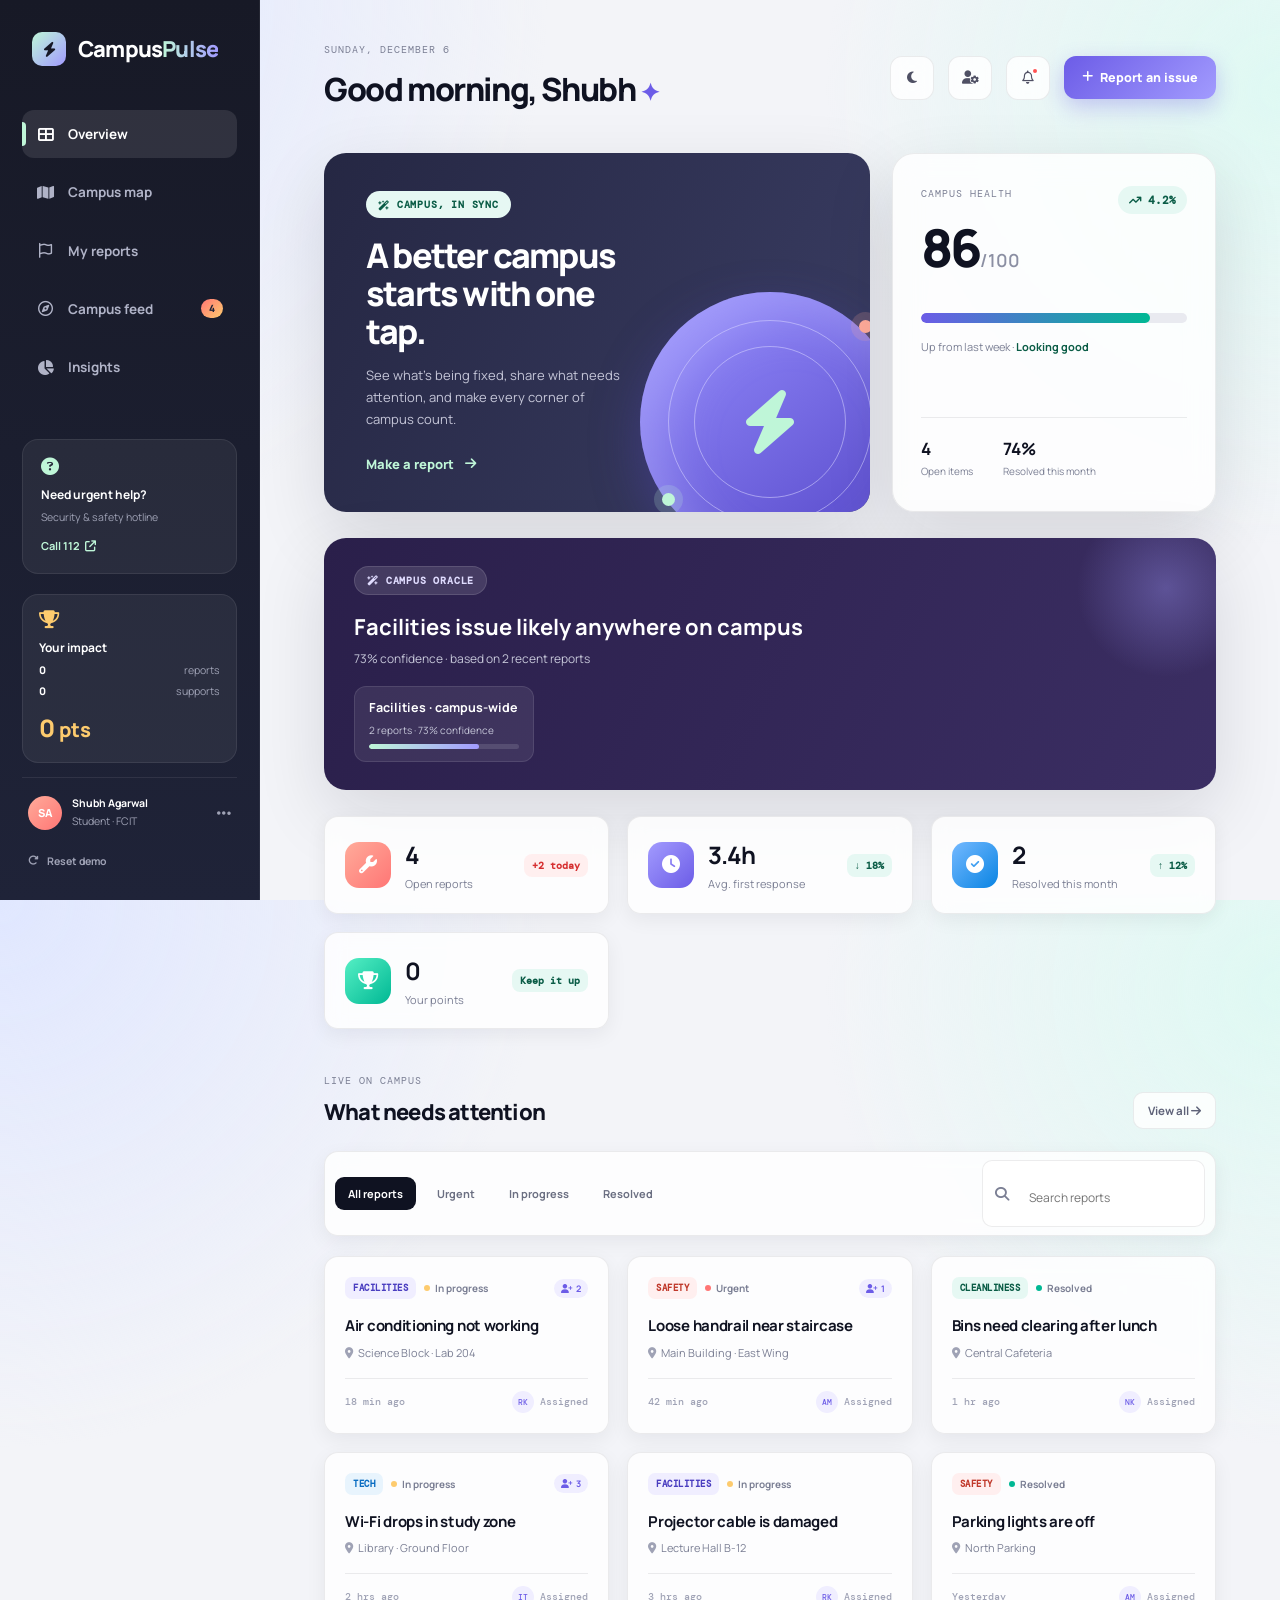
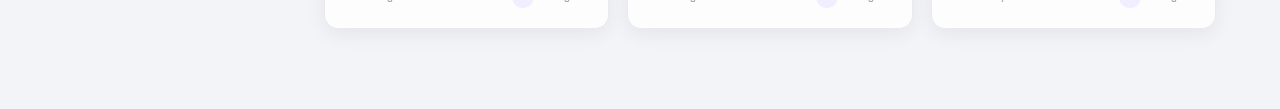
==== commit bd5510b5: "Add anonymous Security reporting for bullying/ragging/mischief + deck updates" ====
--- a/index.html
+++ b/index.html
@@ -112,7 +112,9 @@
     </main>
   </div>
 
-  <div class="modal-layer" id="modal-layer"><div class="modal"><button class="close-modal" aria-label="Close"><i class="fa-solid fa-xmark"></i></button><div id="form-state"><span class="chip purple-chip"><i class="fa-solid fa-bolt"></i> NEW REPORT</span><h2>What needs attention?</h2><p class="modal-sub">Share the details. We’ll route it to the right team.</p><form id="report-form"><div class="category-select" id="category-select"><button type="button" class="category active" data-category="Facilities"><i class="fa-solid fa-wrench"></i><span>Facilities</span></button><button type="button" class="category" data-category="Safety"><i class="fa-solid fa-shield-halved"></i><span>Safety</span></button><button type="button" class="category" data-category="Cleanliness"><i class="fa-solid fa-broom"></i><span>Cleanliness</span></button><button type="button" class="category" data-category="Tech"><i class="fa-solid fa-wifi"></i><span>Tech</span></button></div><p class="auto-detect" id="auto-detect"></p><label>Location<input required id="location" placeholder="e.g. Science Block, Floor 2" /></label><label>What happened?<textarea required id="details" maxlength="180" placeholder="Describe the issue in a few words…"></textarea><small><span id="char-count">0</span>/180</small></label><label class="evidence-label">Evidence (optional)<input type="file" id="evidence" accept="image/*" /><img id="evidence-preview" class="evidence-preview" alt=""/></label><div class="priority-row"><span>Priority</span><div><button type="button" class="priority active" data-priority="Normal">Normal</button><button type="button" class="priority" data-priority="Urgent">Urgent</button></div></div><button class="primary-btn submit-btn" type="submit">Send report <i class="fa-solid fa-arrow-right"></i></button></form></div><div id="success-state" class="success-state"><div class="success-icon"><i class="fa-solid fa-check"></i></div><span class="chip mint">REPORT SENT</span><h2>Thanks for speaking up.</h2><p>Your report is now visible to the Campus Operations team. We’ll keep you posted here.</p><div class="ticket"><span>REPORT ID</span><strong id="ticket-id">CP-2048</strong></div><button class="primary-btn close-success">Back to campus <i class="fa-solid fa-arrow-right"></i></button></div></div></div>
+  <div class="modal-layer" id="modal-layer"><div class="modal"><button class="close-modal" aria-label="Close"><i class="fa-solid fa-xmark"></i></button><div id="form-state"><span class="chip purple-chip"><i class="fa-solid fa-bolt"></i> NEW REPORT</span><h2>What needs attention?</h2><p class="modal-sub">Share the details. We’ll route it to the right team.</p><form id="report-form"><div class="category-select" id="category-select"><button type="button" class="category active" data-category="Facilities"><i class="fa-solid fa-wrench"></i><span>Facilities</span></button><button type="button" class="category" data-category="Safety"><i class="fa-solid fa-shield-halved"></i><span>Safety</span></button><button type="button" class="category" data-category="Cleanliness"><i class="fa-solid fa-broom"></i><span>Cleanliness</span></button><button type="button" class="category" data-category="Tech"><i class="fa-solid fa-wifi"></i><span>Tech</span></button><button type="button" class="category" data-category="Security"><i class="fa-solid fa-user-shield"></i><span>Security</span></button></div><p class="auto-detect" id="auto-detect"></p><label>Location<input required id="location" placeholder="e.g. Science Block, Floor 2" /></label><label>What happened?<textarea required id="details" maxlength="180" placeholder="Describe the issue in a few words…"></textarea><small><span id="char-count">0</span>/180</small></label><label class="evidence-label">Evidence (optional)<input type="file" id="evidence" accept="image/*" /><img id="evidence-preview" class="evidence-preview" alt=""/></label><div class="priority-row"><span>Priority</span><div><button type="button" class="priority active" data-priority="Normal">Normal</button><button type="button" class="priority" data-priority="Urgent">Urgent</button></div></div>
+<label class="anonymous-toggle"><input type="checkbox" id="anonymous" /><span class="check"><i class="fa-solid fa-check"></i></span><span>Report anonymously — your identity stays hidden</span></label>
+<button class="primary-btn submit-btn" type="submit">Send report <i class="fa-solid fa-arrow-right"></i></button></form></div><div id="success-state" class="success-state"><div class="success-icon"><i class="fa-solid fa-check"></i></div><span class="chip mint">REPORT SENT</span><h2>Thanks for speaking up.</h2><p>Your report is now visible to the Campus Operations team. We’ll keep you posted here.</p><div class="ticket"><span>REPORT ID</span><strong id="ticket-id">CP-2048</strong></div><button class="primary-btn close-success">Back to campus <i class="fa-solid fa-arrow-right"></i></button></div></div></div>
 
   <div class="modal-layer" id="detail-layer"><div class="modal detail-modal"><button class="close-detail" aria-label="Close"><i class="fa-solid fa-xmark"></i></button><span class="chip purple-chip"><i class="fa-solid fa-eye"></i> REPORT TRACKER</span><div id="detail-content"></div></div></div>
 
--- a/style.css
+++ b/style.css
@@ -243,6 +243,7 @@
 .tag.safety{background:var(--coral-bg);color:#c0392b}
 .tag.cleanliness{background:var(--mint-bg);color:#0a5c46}
 .tag.tech{background:var(--blue-bg);color:#0a6dc2}
+.tag.security{background:#f3e5f5;color:#6a1b9a}
 .status{font:700 10px Manrope;color:#7b7f94;display:inline-flex;align-items:center;gap:5px}
 .status::before{content:'';display:inline-block;height:6px;width:6px;border-radius:50%;background:#fdcb6e}
 .status.resolved::before{background:var(--mint)}
@@ -324,7 +325,7 @@
 .close-modal:hover,.close-detail:hover{background:rgba(15,18,33,0.12);color:var(--ink)}
 .modal h2{font-size:26px;letter-spacing:-1px;margin:16px 0 6px;font-weight:800}
 .modal-sub{color:#7b7f94;font-size:13px;margin:0 0 8px}
-.category-select{display:grid;grid-template-columns:repeat(4,1fr);gap:10px;margin:22px 0 6px}
+.category-select{display:grid;grid-template-columns:repeat(5,1fr);gap:10px;margin:22px 0 6px}
 .category{
   border:1px solid var(--line);border-radius:12px;background:var(--surface);color:#6b6f82;padding:12px 6px;
   cursor:pointer;font:700 11px Manrope;display:grid;gap:6px;place-items:center;transition:.2s;
@@ -463,9 +464,38 @@
 .confidence i{height:100%;display:block;background:linear-gradient(90deg,#bff6d8,#a29bfe);border-radius:10px;transition:width .6s}
 .prediction-grid{display:grid;grid-template-columns:repeat(3,1fr);gap:18px;margin-bottom:28px}
 body.dark .oracle-card{background:linear-gradient(115deg,#1a1430 0%,#2a2048 100%)}
+.map-panel .report-grid{grid-template-columns:1fr}
+.prediction-grid .prediction-item{background:var(--glass);border-color:var(--line);color:var(--ink)}
+.prediction-grid .prediction-item span{color:#7b7f94}
+body.dark .prediction-grid .prediction-item{background:rgba(255,255,255,0.06);border-color:rgba(255,255,255,0.08);color:#fff}
+body.dark .prediction-grid .prediction-item span{color:#c5c6d8}
+
+.map-panel .report-grid{grid-template-columns:1fr}
+.anonymous-toggle{
+  display:flex;align-items:center;gap:10px;margin:18px 0 8px;font-size:12px;font-weight:700;color:#4f5064;cursor:pointer;
+}
+.anonymous-toggle input{display:none}
+.anonymous-toggle .check{
+  width:18px;height:18px;border:2px solid var(--line);border-radius:5px;display:grid;place-items:center;color:transparent;transition:.2s;background:var(--surface);
+}
+.anonymous-toggle input:checked + .check{background:var(--purple);border-color:var(--purple);color:#fff}
+.anonymous-badge{
+  margin-left:auto;background:#f3e5f5;color:#6a1b9a;border-radius:10px;padding:3px 7px;font:700 9px Manrope;display:inline-flex;align-items:center;gap:4px;
+}
+.anonymous-badge i{font-size:9px}
+.card-thumb{width:100%;height:110px;object-fit:cover;border-radius:10px;margin:10px 0 4px}
+.anon-banner{
+  background:#f3e5f5;color:#6a1b9a;border-radius:10px;padding:10px 12px;font:700 11px Manrope;
+  display:flex;align-items:center;gap:8px;margin:14px 0;
+}
+
+body.dark form label,body.dark .priority:not(.active),body.dark .team-actions button,body.dark .leaderboard-card li,body.dark .map-legend{color:#c5c6d8}
+body.dark .empty-state,body.dark .notice span,body.dark .metrics p{color:#9fa2b5}
+body.dark .search{color:#c5c6d8}
 
 @media(max-width:1100px){
   .report-grid{grid-template-columns:repeat(2,1fr)}
+  .analytics-grid{grid-template-columns:repeat(2,1fr)}
   main{padding:34px}
   .hero-grid{grid-template-columns:1.3fr .85fr}
 }
@@ -477,9 +507,11 @@
   .app-shell main{margin:0;width:100%;padding:26px 18px 60px}
   .header-actions .icon-btn{display:none}
   .header-actions .team-toggle{display:flex!important}
+  .header-actions #theme-toggle{display:flex!important}
   header{margin-bottom:28px}
   h1{font-size:24px}
-  .hero-grid,.metrics,.report-grid,.insight-stats{grid-template-columns:1fr}
+  .hero-grid,.metrics,.report-grid,.insight-stats,.analytics-grid,.prediction-grid{grid-template-columns:1fr}
+  .map-shell{grid-template-columns:1fr}
   .welcome-copy{max-width:68%}
   .hero-orb{right:-50px;opacity:.75;width:220px;height:220px}
   .health-card{min-height:auto}
@@ -488,7 +520,7 @@
   .filter{white-space:nowrap}
   .search{width:100%}
   .section-head{margin-top:28px}
-  .category-select{grid-template-columns:repeat(2,1fr)}
+  .category-select{grid-template-columns:repeat(3,1fr)}
   .insight-hero{padding:30px 24px}
   .insight-hero h2{font-size:32px}
   .hotspot{align-items:flex-start;flex-wrap:wrap}
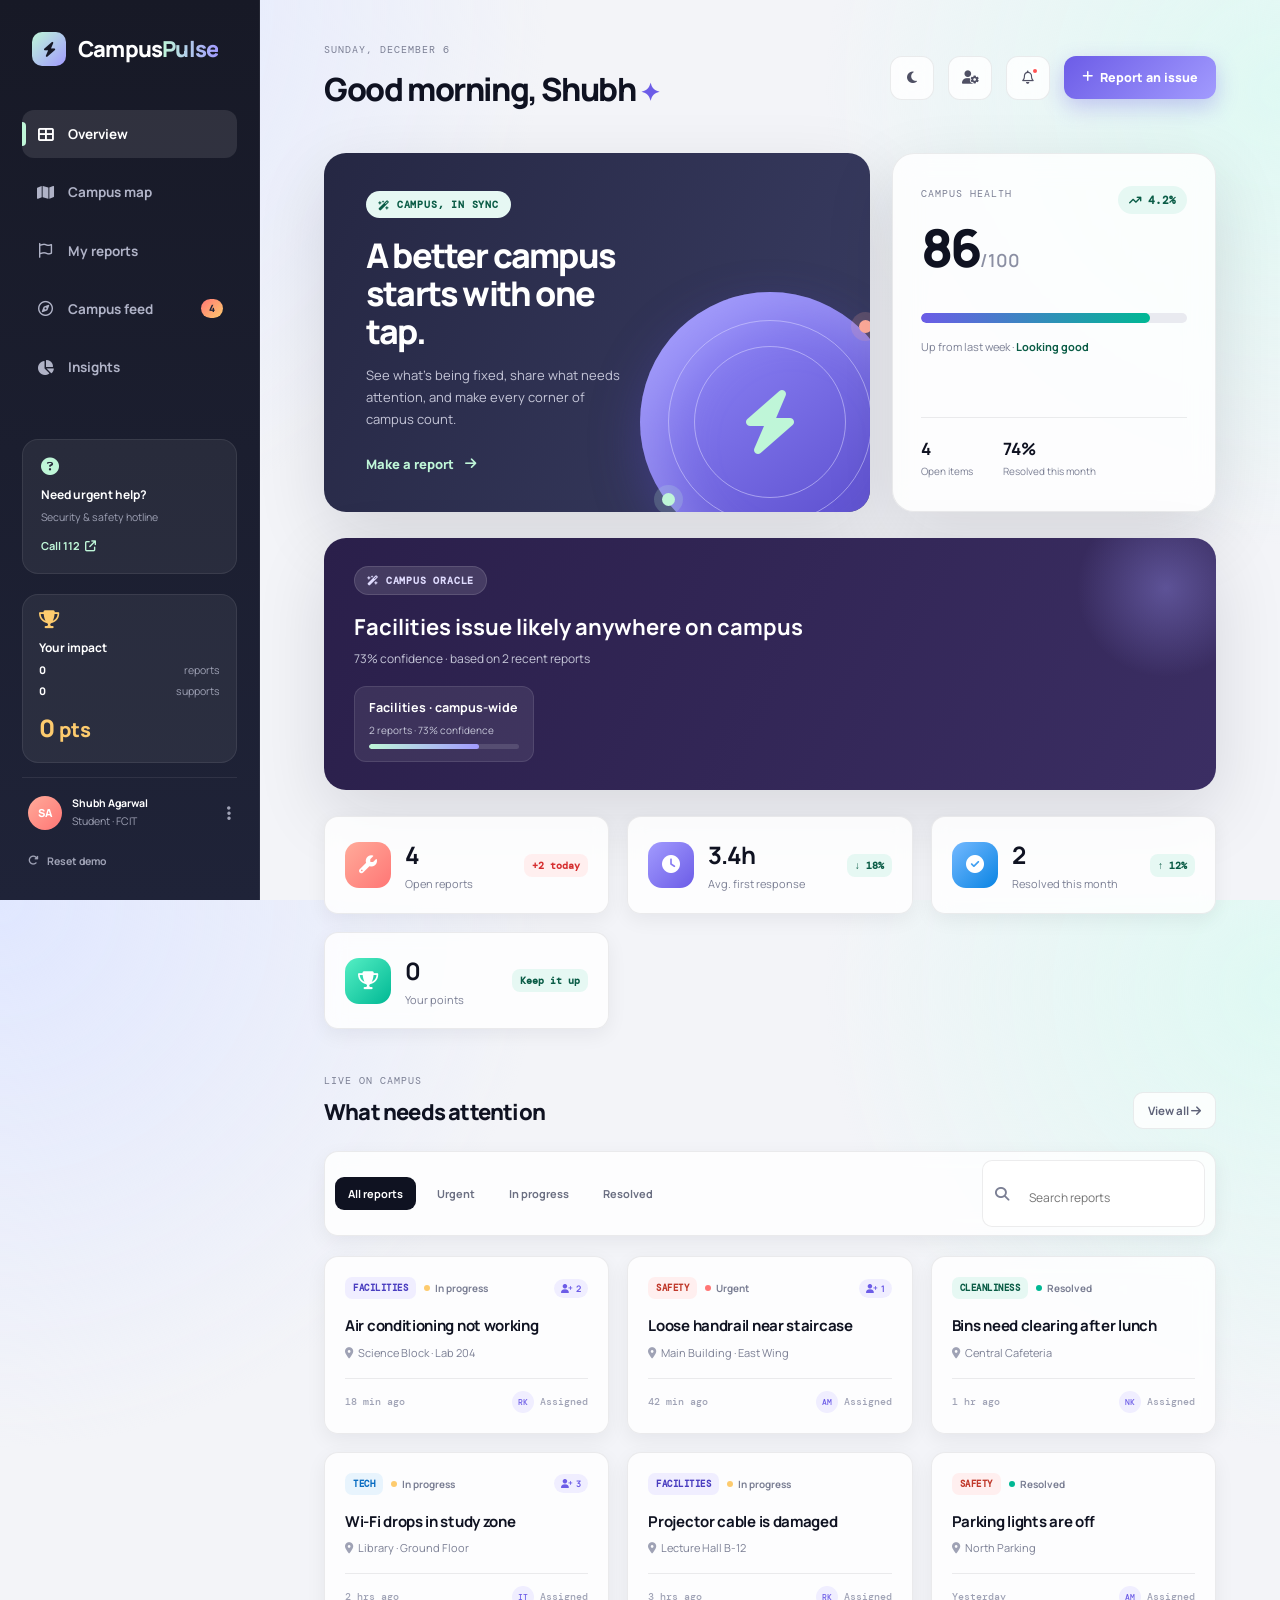
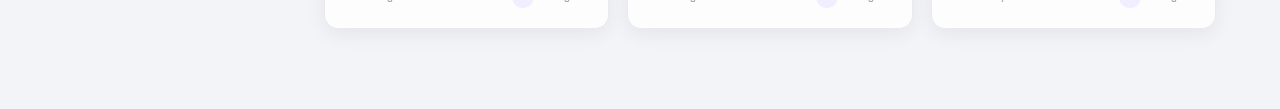
==== commit 4219e756: "Final polish: category grid fix, ellipsis icon, report docs" ====
--- a/index.html
+++ b/index.html
@@ -26,7 +26,7 @@
       <div class="sidebar-bottom">
         <div class="help-card"><i class="fa-solid fa-circle-question"></i><strong>Need urgent help?</strong><span>Security & safety hotline</span><a href="tel:112">Call 112 <i class="fa-solid fa-arrow-up-right-from-square"></i></a></div>
         <div class="karma-card"><i class="fa-solid fa-trophy"></i><strong>Your impact</strong><div class="karma-row"><span id="karma-reports">0</span> reports</div><div class="karma-row"><span id="karma-supports">0</span> supports</div><div class="karma-total"><span id="karma-points">0</span> pts</div></div>
-        <div class="profile"><div class="avatar">SA</div><div><strong>Shubh Agarwal</strong><small>Student · FCIT</small></div><i class="fa-solid fa-ellipsis"></i></div>
+        <div class="profile"><div class="avatar">SA</div><div><strong>Shubh Agarwal</strong><small>Student · FCIT</small></div><i class="fa-solid fa-ellipsis-vertical"></i></div>
         <button class="reset-link" id="reset-demo"><i class="fa-solid fa-rotate-right"></i> Reset demo</button>
       </div>
     </aside>
--- a/style.css
+++ b/style.css
@@ -519,8 +519,9 @@
   .filter-row{overflow:auto;padding-bottom:4px;width:100%}
   .filter{white-space:nowrap}
   .search{width:100%}
+  .category-select{grid-template-columns:repeat(3,1fr)}
   .section-head{margin-top:28px}
-  .category-select{grid-template-columns:repeat(3,1fr)}
+
   .insight-hero{padding:30px 24px}
   .insight-hero h2{font-size:32px}
   .hotspot{align-items:flex-start;flex-wrap:wrap}
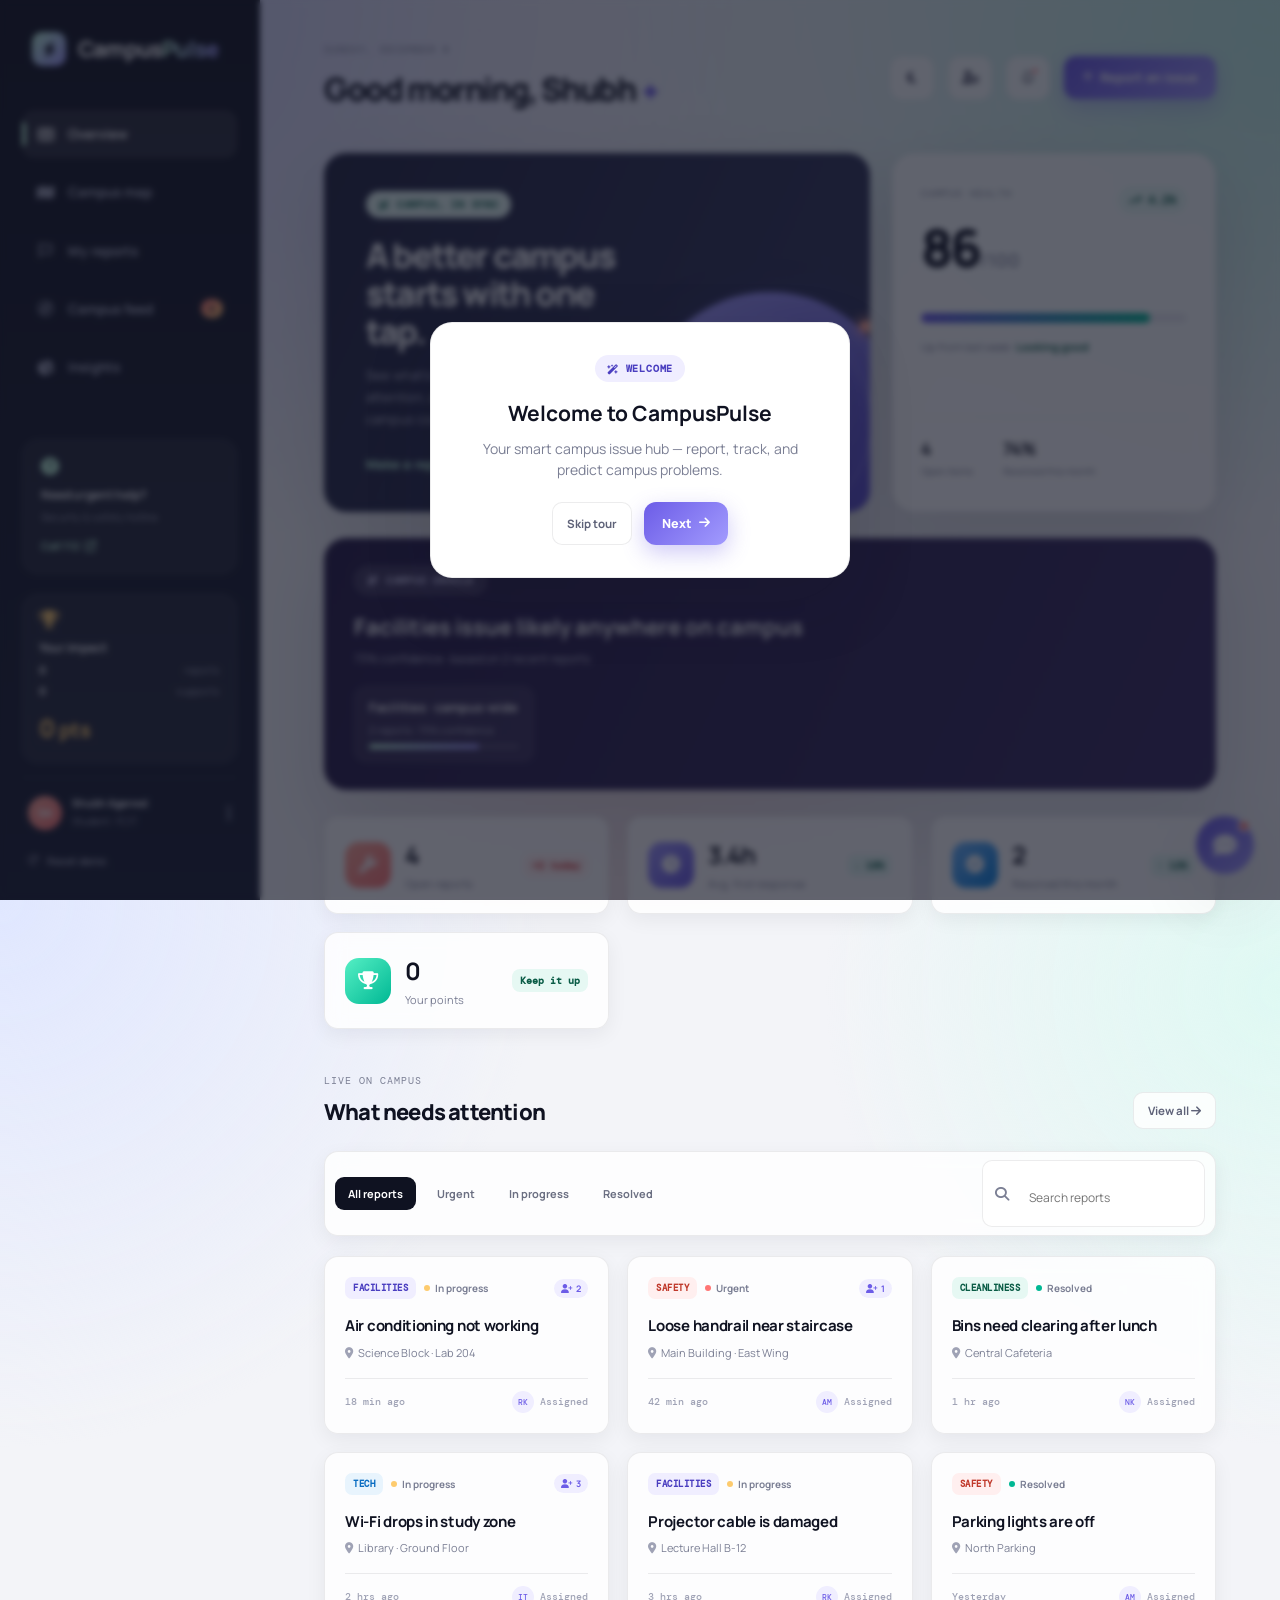
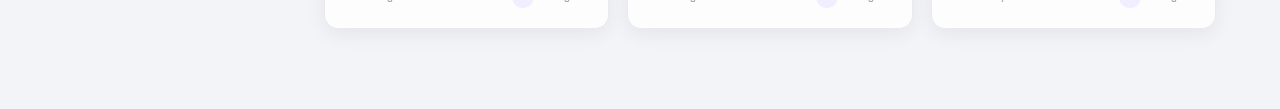
==== commit b173413f: "Finalize interactive PWA experience and deployment assets" ====
--- a/index.html
+++ b/index.html
@@ -5,6 +5,7 @@
   <meta name="viewport" content="width=device-width, initial-scale=1.0" />
   <title>CampusPulse — Campus, in sync.</title>
   <link rel="icon" type="image/svg+xml" href="favicon.svg" />
+  <link rel="manifest" href="manifest.json" />
   <link rel="preconnect" href="https://fonts.googleapis.com"><link rel="preconnect" href="https://fonts.gstatic.com" crossorigin>
   <link href="https://fonts.googleapis.com/css2?family=DM+Mono:wght@400;500&family=Manrope:wght@400;500;600;700;800&display=swap" rel="stylesheet">
   <link rel="stylesheet" href="https://cdnjs.cloudflare.com/ajax/libs/font-awesome/6.5.2/css/all.min.css">
@@ -112,7 +113,7 @@
     </main>
   </div>
 
-  <div class="modal-layer" id="modal-layer"><div class="modal"><button class="close-modal" aria-label="Close"><i class="fa-solid fa-xmark"></i></button><div id="form-state"><span class="chip purple-chip"><i class="fa-solid fa-bolt"></i> NEW REPORT</span><h2>What needs attention?</h2><p class="modal-sub">Share the details. We’ll route it to the right team.</p><form id="report-form"><div class="category-select" id="category-select"><button type="button" class="category active" data-category="Facilities"><i class="fa-solid fa-wrench"></i><span>Facilities</span></button><button type="button" class="category" data-category="Safety"><i class="fa-solid fa-shield-halved"></i><span>Safety</span></button><button type="button" class="category" data-category="Cleanliness"><i class="fa-solid fa-broom"></i><span>Cleanliness</span></button><button type="button" class="category" data-category="Tech"><i class="fa-solid fa-wifi"></i><span>Tech</span></button><button type="button" class="category" data-category="Security"><i class="fa-solid fa-user-shield"></i><span>Security</span></button></div><p class="auto-detect" id="auto-detect"></p><label>Location<input required id="location" placeholder="e.g. Science Block, Floor 2" /></label><label>What happened?<textarea required id="details" maxlength="180" placeholder="Describe the issue in a few words…"></textarea><small><span id="char-count">0</span>/180</small></label><label class="evidence-label">Evidence (optional)<input type="file" id="evidence" accept="image/*" /><img id="evidence-preview" class="evidence-preview" alt=""/></label><div class="priority-row"><span>Priority</span><div><button type="button" class="priority active" data-priority="Normal">Normal</button><button type="button" class="priority" data-priority="Urgent">Urgent</button></div></div>
+  <div class="modal-layer" id="modal-layer"><div class="modal"><button class="close-modal" aria-label="Close"><i class="fa-solid fa-xmark"></i></button><div id="form-state"><span class="chip purple-chip"><i class="fa-solid fa-bolt"></i> NEW REPORT</span><h2>What needs attention?</h2><p class="modal-sub">Share the details. We’ll route it to the right team.</p><form id="report-form"><div class="category-select" id="category-select"><button type="button" class="category active" data-category="Facilities"><i class="fa-solid fa-wrench"></i><span>Facilities</span></button><button type="button" class="category" data-category="Safety"><i class="fa-solid fa-shield-halved"></i><span>Safety</span></button><button type="button" class="category" data-category="Cleanliness"><i class="fa-solid fa-broom"></i><span>Cleanliness</span></button><button type="button" class="category" data-category="Tech"><i class="fa-solid fa-wifi"></i><span>Tech</span></button><button type="button" class="category" data-category="Security"><i class="fa-solid fa-user-shield"></i><span>Security</span></button></div><p class="auto-detect" id="auto-detect"></p><label>Location<input required id="location" placeholder="e.g. Science Block, Floor 2" /></label><label>What happened?<textarea required id="details" maxlength="180" placeholder="Describe the issue in a few words…"></textarea><small><span id="char-count">0</span>/180</small></label><button type="button" class="mic-btn" id="mic-btn" title="Dictate report"><i class="fa-solid fa-microphone"></i> Dictate</button><label class="evidence-label">Evidence (optional)<input type="file" id="evidence" accept="image/*" /><img id="evidence-preview" class="evidence-preview" alt=""/></label><div class="priority-row"><span>Priority</span><div><button type="button" class="priority active" data-priority="Normal">Normal</button><button type="button" class="priority" data-priority="Urgent">Urgent</button></div></div>
 <label class="anonymous-toggle"><input type="checkbox" id="anonymous" /><span class="check"><i class="fa-solid fa-check"></i></span><span>Report anonymously — your identity stays hidden</span></label>
 <button class="primary-btn submit-btn" type="submit">Send report <i class="fa-solid fa-arrow-right"></i></button></form></div><div id="success-state" class="success-state"><div class="success-icon"><i class="fa-solid fa-check"></i></div><span class="chip mint">REPORT SENT</span><h2>Thanks for speaking up.</h2><p>Your report is now visible to the Campus Operations team. We’ll keep you posted here.</p><div class="ticket"><span>REPORT ID</span><strong id="ticket-id">CP-2048</strong></div><button class="primary-btn close-success">Back to campus <i class="fa-solid fa-arrow-right"></i></button></div></div></div>
 
@@ -121,6 +122,32 @@
   <aside class="notice-panel" id="notice-panel"><div class="notice-head"><strong>Notifications</strong><button id="clear-notices">Mark all read</button></div><div class="notice"><i class="fa-solid fa-wrench"></i><div><b>Lab 204 update</b><span>Campus Operations started work on your report.</span></div></div><div class="notice"><i class="fa-solid fa-circle-check"></i><div><b>Issue resolved</b><span>Cafeteria bin request was completed.</span></div></div></aside>
 
   <div class="toast" id="toast"><i class="fa-solid fa-circle-check"></i><span>Report status updated</span></div>
+
+  <canvas id="confetti" class="confetti-canvas"></canvas>
+
+  <div class="chat-launcher" id="chat-launcher" title="Ask Pulse"><i class="fa-solid fa-comment-dots"></i><span class="chat-ping"></span></div>
+  <div class="chat-panel" id="chat-panel">
+    <div class="chat-head"><strong><i class="fa-solid fa-wand-magic-sparkles"></i> Pulse</strong><span>Campus assistant</span><button class="close-chat" id="close-chat" aria-label="Close chat"><i class="fa-solid fa-xmark"></i></button></div>
+    <div class="chat-body" id="chat-body"></div>
+    <div class="chat-foot"><input id="chat-input" placeholder="Ask me anything…" /><button id="chat-send"><i class="fa-solid fa-paper-plane"></i></button></div>
+  </div>
+
+  <div class="cmd-layer" id="cmd-layer">
+    <div class="cmd-modal">
+      <div class="cmd-search"><i class="fa-solid fa-magnifying-glass"></i><input id="cmd-input" placeholder="Type a command or search…" autocomplete="off" /></div>
+      <div class="cmd-list" id="cmd-list"></div>
+    </div>
+  </div>
+
+  <div class="tour-overlay" id="tour-overlay">
+    <div class="tour-card" id="tour-card">
+      <span class="chip purple-chip"><i class="fa-solid fa-wand-magic-sparkles"></i> WELCOME</span>
+      <h2 id="tour-title">Welcome to CampusPulse</h2>
+      <p id="tour-text">Your campus, in sync.</p>
+      <div class="tour-actions"><button class="ghost-btn" id="tour-skip">Skip tour</button><button class="primary-btn" id="tour-next">Start tour <i class="fa-solid fa-arrow-right"></i></button></div>
+    </div>
+  </div>
+
   <script src="app.js"></script>
 </body>
 </html>
--- a/style.css
+++ b/style.css
@@ -471,6 +471,90 @@
 body.dark .prediction-grid .prediction-item span{color:#c5c6d8}
 
 .map-panel .report-grid{grid-template-columns:1fr}
+
+/* Animated mesh background */
+body::before{
+  content:'';position:fixed;inset:0;z-index:-1;pointer-events:none;
+  background:
+    radial-gradient(at 0% 0%,rgba(108,92,231,0.18) 0,transparent 45%),
+    radial-gradient(at 100% 0%,rgba(0,184,148,0.14) 0,transparent 40%),
+    radial-gradient(at 50% 100%,rgba(255,118,117,0.12) 0,transparent 40%);
+  animation:meshMove 18s ease-in-out infinite alternate;
+}
+@keyframes meshMove{0%{transform:scale(1)}100%{transform:scale(1.08) translate(2%,-1%)}}
+
+/* Spotlight hover on cards */
+.report-card,.metrics article,.chart-card,.feed-item,.health-card,.oracle-card,.welcome-card{
+  position:relative;overflow:hidden;
+}
+.report-card::before,.metrics article::before,.chart-card::before,.feed-item::before,.health-card::before,.oracle-card::before,.welcome-card::before{
+  content:'';position:absolute;left:var(--x,50%);top:var(--y,50%);width:0;height:0;border-radius:50%;
+  background:radial-gradient(circle,rgba(255,255,255,0.18) 0,transparent 60%);transform:translate(-50%,-50%);opacity:0;transition:opacity .3s;width:240px;height:240px;pointer-events:none;
+}
+body.dark .report-card::before,body.dark .metrics article::before,body.dark .chart-card::before,body.dark .feed-item::before,body.dark .health-card::before,body.dark .oracle-card::before,body.dark .welcome-card::before{background:radial-gradient(circle,rgba(255,255,255,0.08) 0,transparent 60%)}
+.report-card:hover::before,.metrics article:hover::before,.chart-card:hover::before,.feed-item:hover::before,.health-card:hover::before,.oracle-card:hover::before,.welcome-card:hover::before{opacity:1}
+
+/* Confetti */
+.confetti-canvas{position:fixed;inset:0;pointer-events:none;z-index:200}
+
+/* Chat widget */
+.chat-launcher{
+  position:fixed;right:26px;bottom:26px;width:58px;height:58px;border-radius:50%;
+  background:linear-gradient(135deg,var(--purple),var(--purple-light));color:#fff;border:0;
+  display:grid;place-items:center;font-size:24px;cursor:pointer;box-shadow:var(--shadow);z-index:120;transition:.25s;
+}
+.chat-launcher:hover{transform:scale(1.08) rotate(6deg)}
+.chat-ping{position:absolute;top:4px;right:4px;width:12px;height:12px;background:#ff7675;border-radius:50%;border:2px solid var(--bg);animation:pulse 1.5s infinite}
+.chat-panel{
+  position:fixed;right:26px;bottom:96px;width:min(360px,92vw);height:460px;background:var(--glass);border:1px solid var(--line);
+  border-radius:22px;box-shadow:var(--shadow);backdrop-filter:blur(20px);z-index:120;display:none;flex-direction:column;overflow:hidden;
+}
+.chat-panel.show{display:flex;animation:chatIn .25s}
+@keyframes chatIn{from{opacity:0;transform:translateY(20px) scale(.96)}to{opacity:1;transform:none}}
+.chat-head{display:flex;align-items:center;gap:10px;padding:16px 18px;border-bottom:1px solid var(--line);background:rgba(108,92,231,0.08)}
+.chat-head strong{font-size:14px;display:flex;align-items:center;gap:6px}
+.chat-head span{margin-left:auto;font-size:11px;color:#7b7f94}
+.close-chat{margin-left:10px;border:0;background:transparent;color:#7b7f94;cursor:pointer;font-size:16px}
+.chat-body{flex:1;overflow:auto;padding:16px;display:flex;flex-direction:column;gap:12px}
+.chat-msg{max-width:82%;padding:11px 13px;border-radius:14px;font-size:12.5px;line-height:1.5;animation:msgIn .25s}
+.chat-msg.bot{align-self:flex-start;background:#f4f5fa;color:#3a3d52;border-bottom-left-radius:4px}
+body.dark .chat-msg.bot{background:rgba(255,255,255,0.08);color:#e9e8fa}
+.chat-msg.user{align-self:flex-end;background:linear-gradient(135deg,var(--purple),var(--purple-light));color:#fff;border-bottom-right-radius:4px}
+.chat-foot{display:flex;gap:8px;padding:12px;border-top:1px solid var(--line)}
+.chat-foot input{flex:1;border:1px solid var(--line);border-radius:12px;padding:10px 12px;font:12.5px Manrope;outline-color:var(--purple);background:var(--surface)}
+.chat-foot button{border:0;width:36px;height:36px;border-radius:10px;background:var(--purple);color:#fff;cursor:pointer;display:grid;place-items:center}
+@keyframes msgIn{from{opacity:0;transform:translateY(6px)}to{opacity:1;transform:none}}
+
+/* Command palette */
+.cmd-layer{position:fixed;inset:0;background:rgba(15,18,33,0.55);backdrop-filter:blur(4px);z-index:130;display:none;place-items:center;padding:20px;opacity:0;transition:opacity .2s}
+.cmd-layer.show{display:grid;opacity:1}
+.cmd-modal{background:var(--glass);border:1px solid var(--line);border-radius:18px;width:min(520px,100%);box-shadow:var(--shadow);backdrop-filter:blur(20px);overflow:hidden}
+.cmd-search{display:flex;align-items:center;gap:10px;padding:14px 16px;border-bottom:1px solid var(--line)}
+.cmd-search i{color:#7b7f94}
+.cmd-search input{flex:1;border:0;outline:0;background:transparent;font:14px Manrope;color:var(--ink)}
+.cmd-list{max-height:320px;overflow:auto;padding:8px}
+.cmd-item{display:flex;align-items:center;gap:12px;padding:11px 12px;border-radius:10px;cursor:pointer;transition:.15s}
+.cmd-item:hover,.cmd-item.active{background:rgba(108,92,231,0.1)}
+.cmd-item i{width:18px;text-align:center;color:var(--purple)}
+.cmd-item b{font-size:12.5px}
+.cmd-item span{margin-left:auto;font-size:10px;color:#7b7f94}
+
+/* Mic button */
+.mic-btn{
+  display:inline-flex;align-items:center;gap:6px;background:transparent;border:1px solid var(--line);border-radius:8px;
+  padding:7px 10px;font:700 10.5px Manrope;color:#7b7f94;cursor:pointer;margin:6px 0 0;transition:.2s;
+}
+.mic-btn:hover{border-color:var(--purple);color:var(--purple)}
+.mic-btn.listening{background:#ff7675;color:#fff;border-color:#ff7675;animation:pulse 1.2s infinite}
+
+/* Onboarding tour */
+.tour-overlay{position:fixed;inset:0;background:rgba(15,18,33,0.65);backdrop-filter:blur(3px);z-index:140;display:none;place-items:center;padding:20px}
+.tour-overlay.show{display:grid}
+.tour-card{background:var(--surface);border:1px solid var(--line);border-radius:22px;padding:32px;max-width:420px;width:100%;box-shadow:var(--shadow);text-align:center;animation:modalIn .3s}
+.tour-card h2{margin:16px 0 8px}
+.tour-card p{color:#7b7f94;margin:0 0 22px}
+.tour-actions{display:flex;gap:12px;justify-content:center}
+
 .anonymous-toggle{
   display:flex;align-items:center;gap:10px;margin:18px 0 8px;font-size:12px;font-weight:700;color:#4f5064;cursor:pointer;
 }
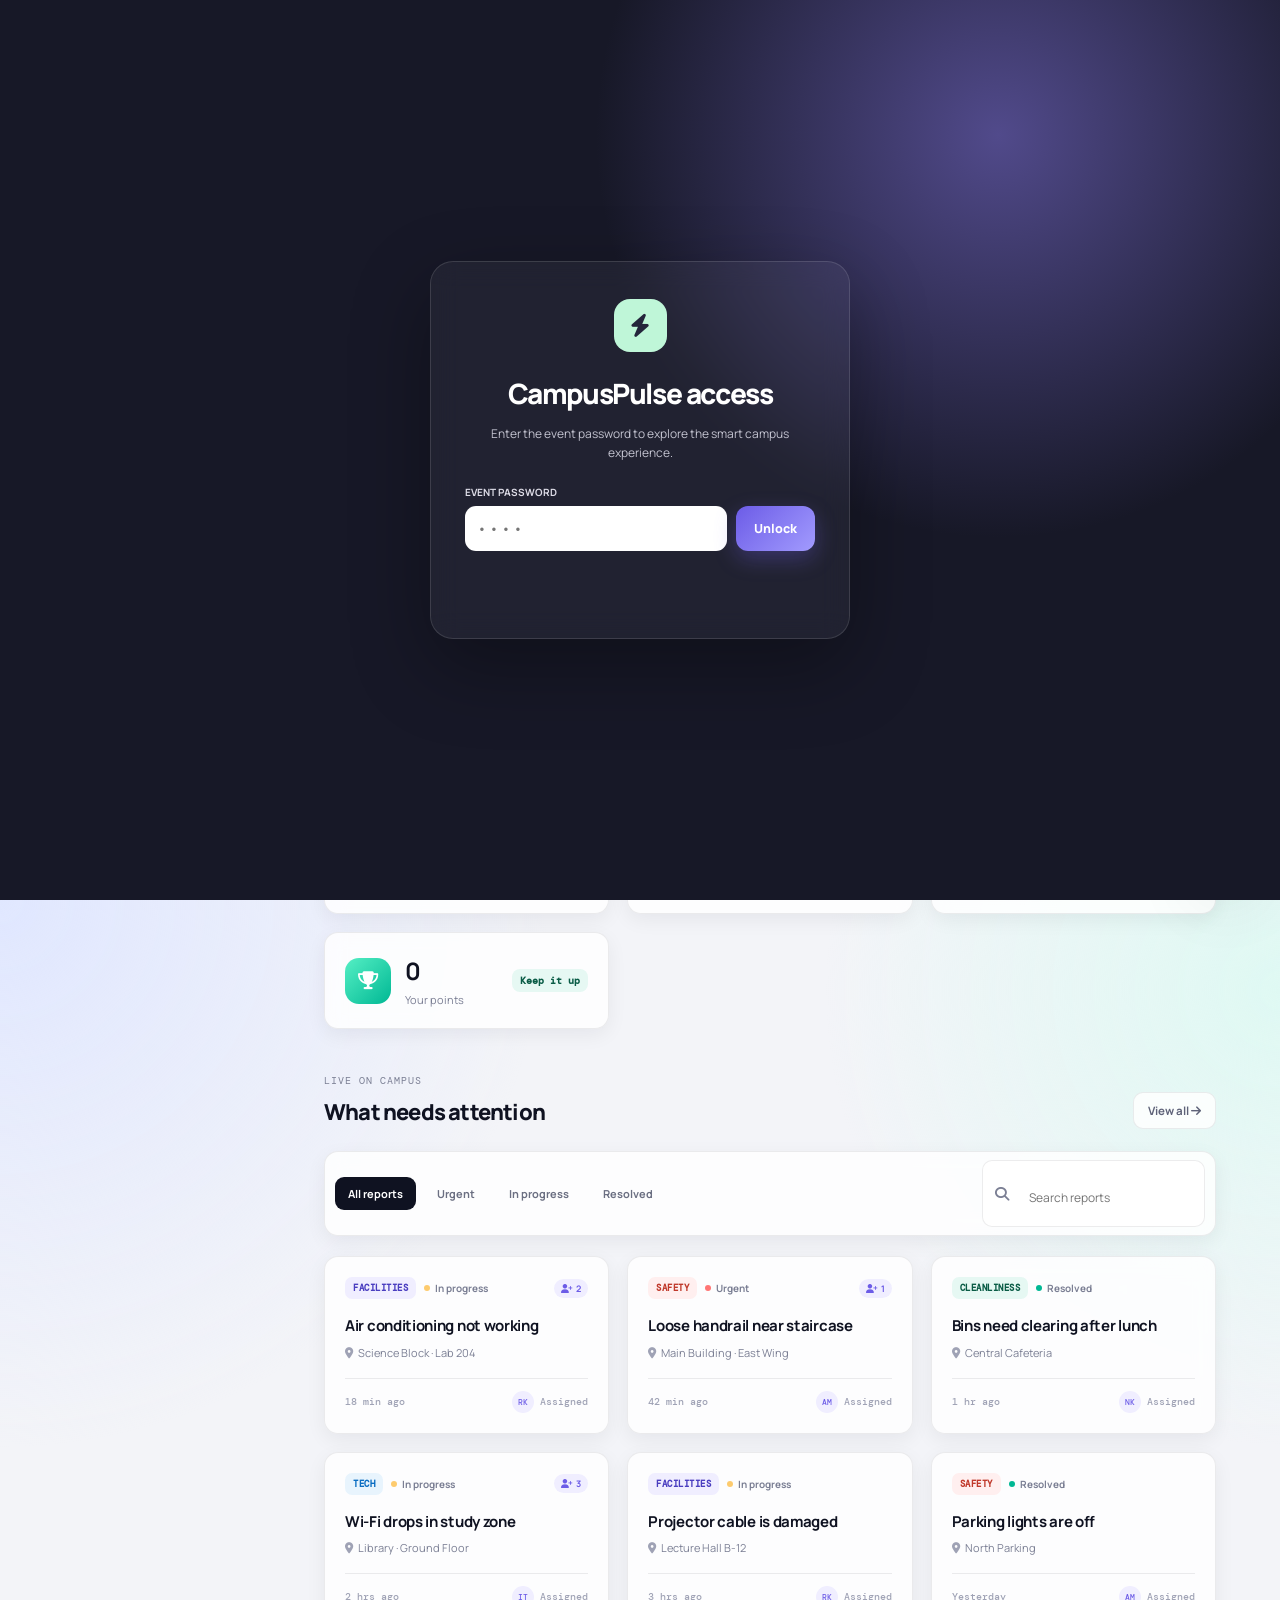
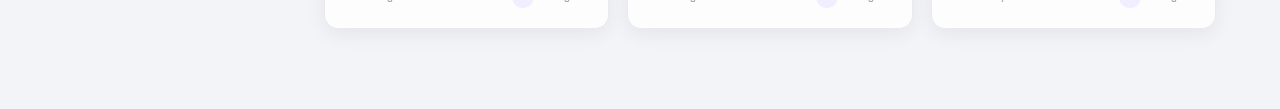
==== commit 7c75a0d0: "Add event password access gate" ====
--- a/index.html
+++ b/index.html
@@ -12,8 +12,10 @@
   <link rel="stylesheet" href="style.css" />
   <link rel="stylesheet" href="detail.css" />
   <link rel="stylesheet" href="functional.css" />
+  <link rel="stylesheet" href="gate.css" />
 </head>
-<body>
+<body class="locked">
+  <section class="site-gate" id="site-gate" aria-labelledby="gate-title"><div class="gate-card"><div class="gate-mark"><i class="fa-solid fa-bolt"></i></div><h1 id="gate-title">CampusPulse access</h1><p>Enter the event password to explore the smart campus experience.</p><label for="gate-password">EVENT PASSWORD</label><div class="gate-row"><input id="gate-password" type="password" inputmode="numeric" autocomplete="current-password" placeholder="••••" aria-describedby="gate-error" /><button class="primary-btn" id="gate-submit">Unlock</button></div><p class="gate-error" id="gate-error" aria-live="polite"></p></div></section>
   <div class="app-shell">
     <aside class="sidebar">
       <a class="brand" href="#"><span class="brand-mark"><i class="fa-solid fa-bolt"></i></span><span>Campus<span>Pulse</span></span></a>
--- a/gate.css
+++ b/gate.css
@@ -0,0 +1 @@
+.site-gate{position:fixed;inset:0;z-index:9999;display:flex;align-items:center;justify-content:center;padding:20px;background:radial-gradient(circle at 78% 15%,#514a8b 0,transparent 32%),#171827;color:#fff}.site-gate.hide{display:none}.gate-card{width:min(420px,100%);padding:37px 34px;border:1px solid #ffffff1f;border-radius:23px;background:#ffffff0c;box-shadow:0 28px 80px #00000055;backdrop-filter:blur(14px);text-align:center}.gate-mark{height:53px;width:53px;margin:0 auto 20px;display:grid;place-items:center;border-radius:16px;background:#bff6d8;color:#24253b;font-size:23px}.gate-card h1{margin:0;font-size:28px;letter-spacing:-1.4px}.gate-card p{margin:10px 0 23px;color:#c3c3d0;font-size:12px;line-height:1.6}.gate-card label{display:block;text-align:left;font:700 10px Manrope;color:#dedde8;margin-bottom:7px}.gate-row{display:flex;gap:9px}.gate-card input{min-width:0;margin:0;background:#fff;color:#25253a;border:0;font-size:15px;letter-spacing:2px}.gate-card button{white-space:nowrap}.gate-error{height:17px;margin:10px 0 0;color:#ffb3a5;font-size:10px}.locked{overflow:hidden}
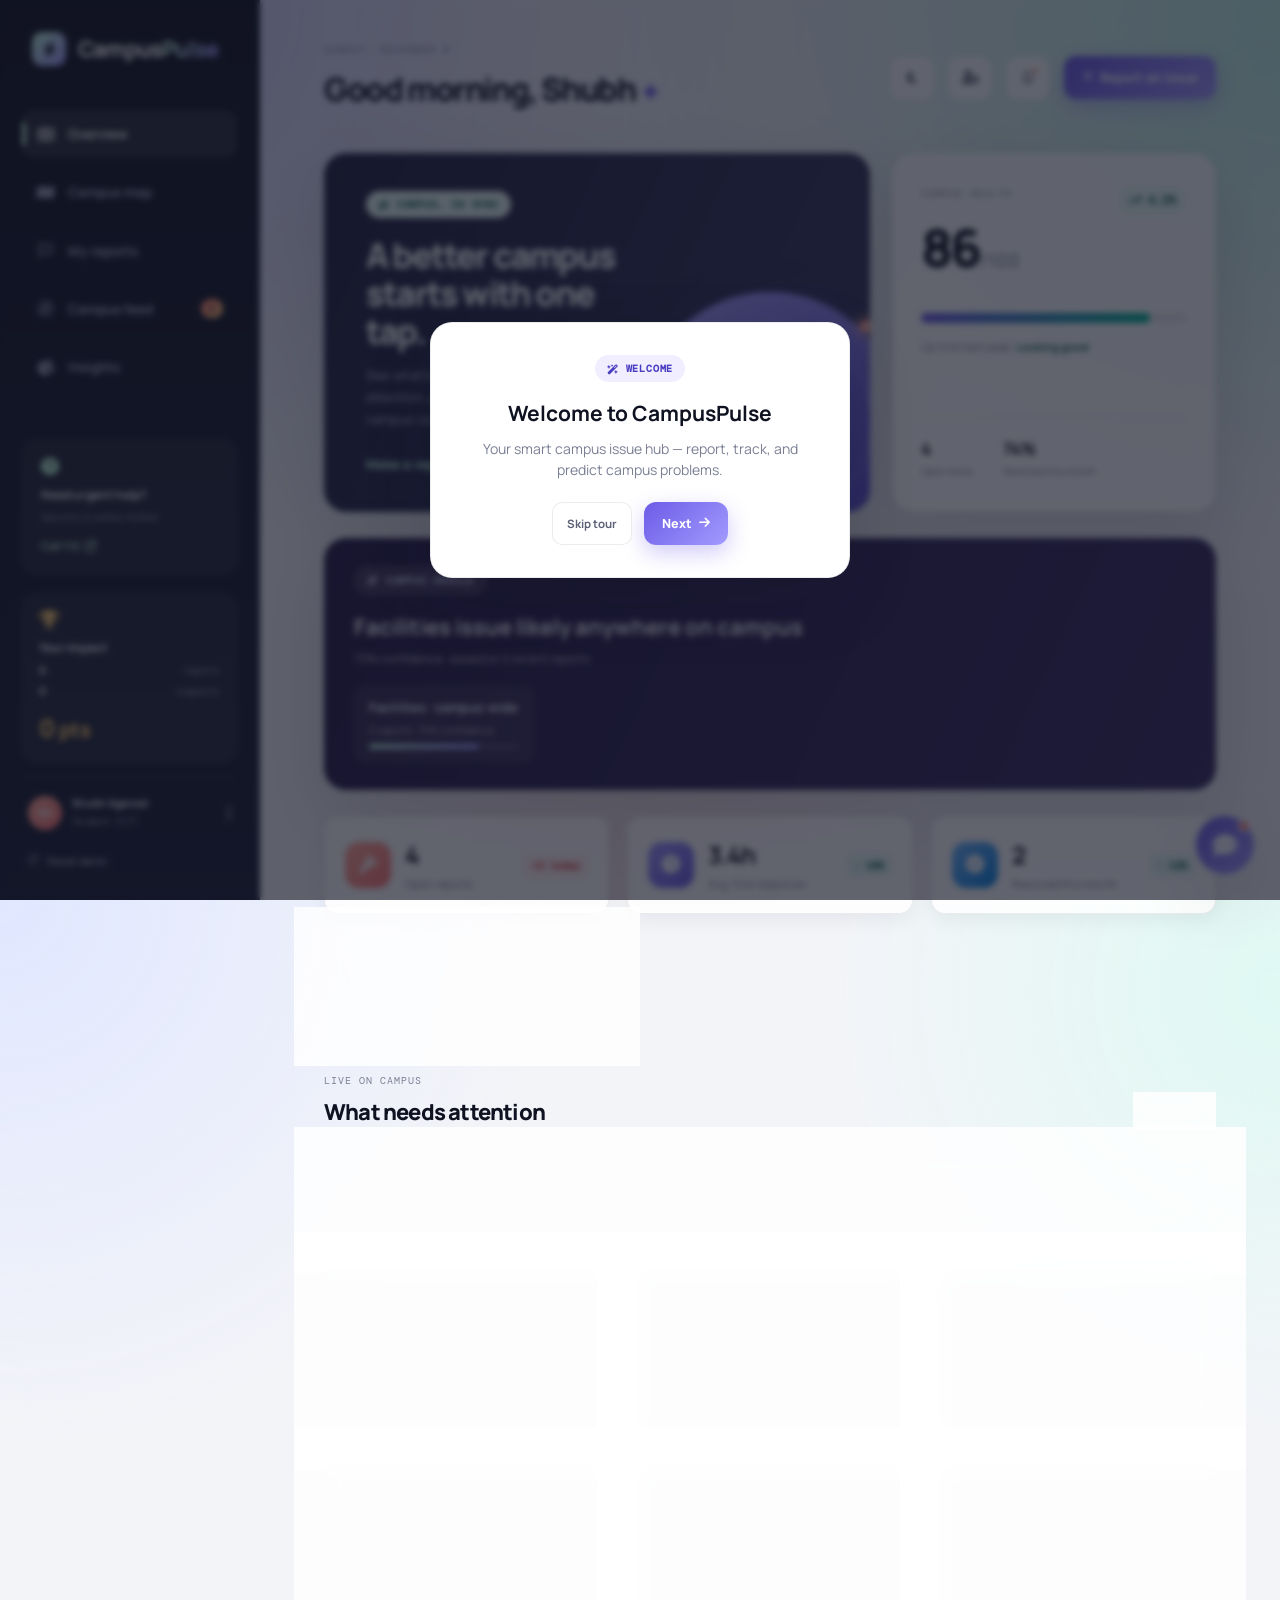
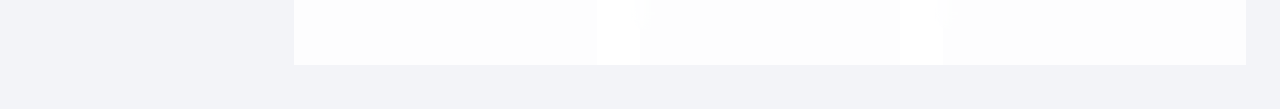
==== commit f6b8fd9d: "Protect report resolution with team password" ====
--- a/index.html
+++ b/index.html
@@ -12,10 +12,8 @@
   <link rel="stylesheet" href="style.css" />
   <link rel="stylesheet" href="detail.css" />
   <link rel="stylesheet" href="functional.css" />
-  <link rel="stylesheet" href="gate.css" />
 </head>
-<body class="locked">
-  <section class="site-gate" id="site-gate" aria-labelledby="gate-title"><div class="gate-card"><div class="gate-mark"><i class="fa-solid fa-bolt"></i></div><h1 id="gate-title">CampusPulse access</h1><p>Enter the event password to explore the smart campus experience.</p><label for="gate-password">EVENT PASSWORD</label><div class="gate-row"><input id="gate-password" type="password" inputmode="numeric" autocomplete="current-password" placeholder="••••" aria-describedby="gate-error" /><button class="primary-btn" id="gate-submit">Unlock</button></div><p class="gate-error" id="gate-error" aria-live="polite"></p></div></section>
+<body>
   <div class="app-shell">
     <aside class="sidebar">
       <a class="brand" href="#"><span class="brand-mark"><i class="fa-solid fa-bolt"></i></span><span>Campus<span>Pulse</span></span></a>
@@ -120,6 +118,7 @@
 <button class="primary-btn submit-btn" type="submit">Send report <i class="fa-solid fa-arrow-right"></i></button></form></div><div id="success-state" class="success-state"><div class="success-icon"><i class="fa-solid fa-check"></i></div><span class="chip mint">REPORT SENT</span><h2>Thanks for speaking up.</h2><p>Your report is now visible to the Campus Operations team. We’ll keep you posted here.</p><div class="ticket"><span>REPORT ID</span><strong id="ticket-id">CP-2048</strong></div><button class="primary-btn close-success">Back to campus <i class="fa-solid fa-arrow-right"></i></button></div></div></div>
 
   <div class="modal-layer" id="detail-layer"><div class="modal detail-modal"><button class="close-detail" aria-label="Close"><i class="fa-solid fa-xmark"></i></button><span class="chip purple-chip"><i class="fa-solid fa-eye"></i> REPORT TRACKER</span><div id="detail-content"></div></div></div>
+  <div class="modal-layer" id="resolve-layer"><div class="modal resolve-modal"><button class="close-resolve" aria-label="Close"><i class="fa-solid fa-xmark"></i></button><div class="resolve-icon"><i class="fa-solid fa-lock"></i></div><span class="chip purple-chip">TEAM AUTHORIZATION</span><h2>Confirm resolution</h2><p>Enter the team password to mark this report as resolved.</p><label for="resolve-password">TEAM PASSWORD</label><input id="resolve-password" type="password" inputmode="numeric" autocomplete="current-password" placeholder="Enter password" aria-describedby="resolve-error" /><p class="resolve-error" id="resolve-error" aria-live="polite"></p><button class="primary-btn" id="resolve-submit">Mark as resolved <i class="fa-solid fa-check"></i></button></div></div>
 
   <aside class="notice-panel" id="notice-panel"><div class="notice-head"><strong>Notifications</strong><button id="clear-notices">Mark all read</button></div><div class="notice"><i class="fa-solid fa-wrench"></i><div><b>Lab 204 update</b><span>Campus Operations started work on your report.</span></div></div><div class="notice"><i class="fa-solid fa-circle-check"></i><div><b>Issue resolved</b><span>Cafeteria bin request was completed.</span></div></div></aside>
 
--- a/functional.css
+++ b/functional.css
@@ -28,3 +28,5 @@
 @media(max-width:900px){
   .notice-panel{right:16px;left:16px;width:auto;top:78px}
 }
+
+.resolve-modal{max-width:420px;text-align:center;padding:34px}.resolve-modal h2{margin:14px 0 7px;font-size:24px;letter-spacing:-1px}.resolve-modal>p{font-size:12px;color:var(--muted);line-height:1.55;margin:0 0 19px}.resolve-modal label{display:block;text-align:left;font:800 10px Manrope;margin:0 0 7px}.resolve-modal input{margin:0;width:100%}.resolve-modal .primary-btn{width:100%;margin-top:7px}.resolve-modal .primary-btn i{margin-left:6px}.resolve-icon{width:55px;height:55px;margin:0 auto 14px;border-radius:17px;display:grid;place-items:center;background:var(--purple-bg);color:var(--purple);font-size:21px}.resolve-error{height:15px!important;margin:8px 0 0!important;color:#d85b55!important;font-size:10px!important}.close-resolve{position:absolute;right:18px;top:18px;border:0;background:var(--paper);border-radius:8px;width:29px;height:29px;color:var(--muted);cursor:pointer}
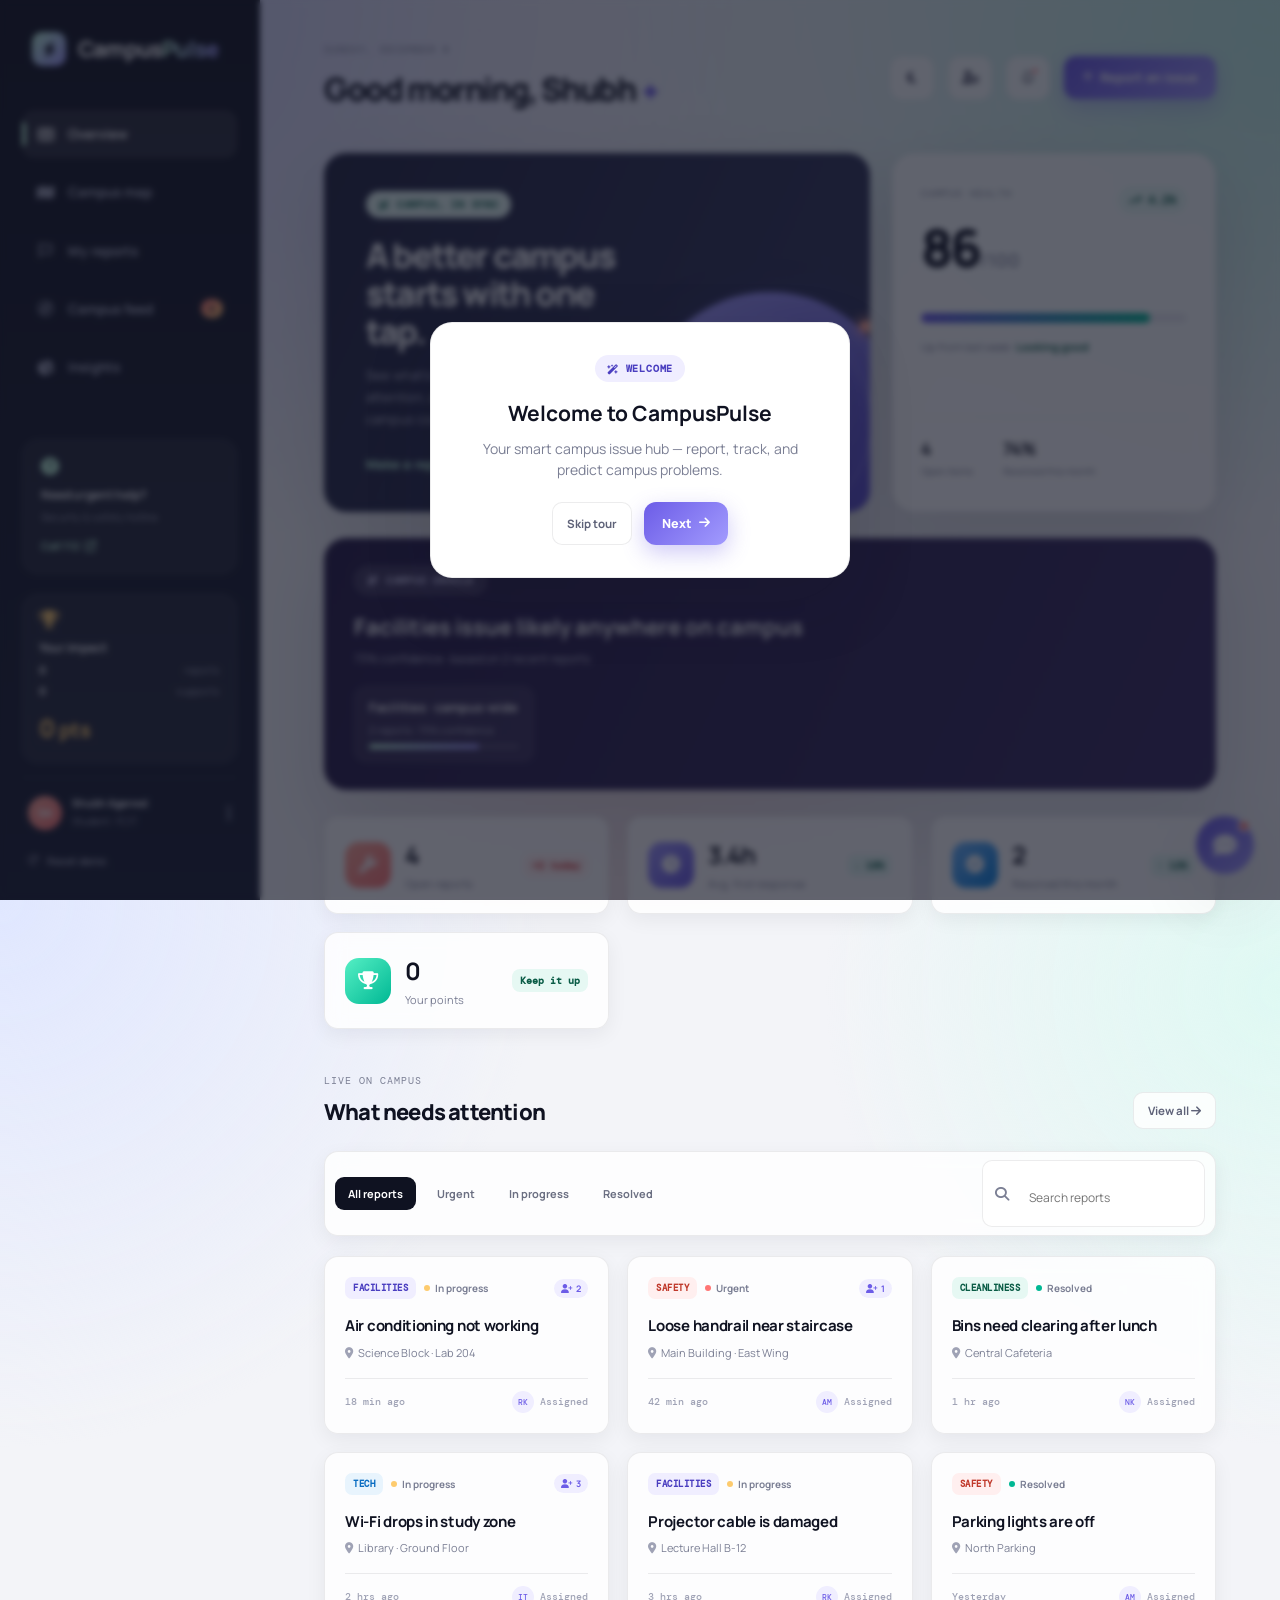
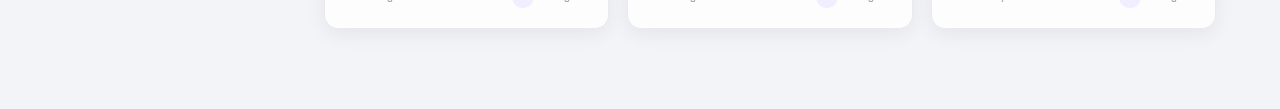
==== commit c9481e78: "Add identified reporter details to report form" ====
--- a/index.html
+++ b/index.html
@@ -114,7 +114,7 @@
   </div>
 
   <div class="modal-layer" id="modal-layer"><div class="modal"><button class="close-modal" aria-label="Close"><i class="fa-solid fa-xmark"></i></button><div id="form-state"><span class="chip purple-chip"><i class="fa-solid fa-bolt"></i> NEW REPORT</span><h2>What needs attention?</h2><p class="modal-sub">Share the details. We’ll route it to the right team.</p><form id="report-form"><div class="category-select" id="category-select"><button type="button" class="category active" data-category="Facilities"><i class="fa-solid fa-wrench"></i><span>Facilities</span></button><button type="button" class="category" data-category="Safety"><i class="fa-solid fa-shield-halved"></i><span>Safety</span></button><button type="button" class="category" data-category="Cleanliness"><i class="fa-solid fa-broom"></i><span>Cleanliness</span></button><button type="button" class="category" data-category="Tech"><i class="fa-solid fa-wifi"></i><span>Tech</span></button><button type="button" class="category" data-category="Security"><i class="fa-solid fa-user-shield"></i><span>Security</span></button></div><p class="auto-detect" id="auto-detect"></p><label>Location<input required id="location" placeholder="e.g. Science Block, Floor 2" /></label><label>What happened?<textarea required id="details" maxlength="180" placeholder="Describe the issue in a few words…"></textarea><small><span id="char-count">0</span>/180</small></label><button type="button" class="mic-btn" id="mic-btn" title="Dictate report"><i class="fa-solid fa-microphone"></i> Dictate</button><label class="evidence-label">Evidence (optional)<input type="file" id="evidence" accept="image/*" /><img id="evidence-preview" class="evidence-preview" alt=""/></label><div class="priority-row"><span>Priority</span><div><button type="button" class="priority active" data-priority="Normal">Normal</button><button type="button" class="priority" data-priority="Urgent">Urgent</button></div></div>
-<label class="anonymous-toggle"><input type="checkbox" id="anonymous" /><span class="check"><i class="fa-solid fa-check"></i></span><span>Report anonymously — your identity stays hidden</span></label>
+<div class="reporter-details" id="reporter-details"><div class="reporter-grid"><label>Your name<input required id="reporter-name" placeholder="e.g. Shubh Agarwal" /></label><label>Department<input required id="reporter-department" placeholder="e.g. Computer Science" /></label></div><label>Registration No.<input required id="reporter-regno" placeholder="e.g. 2024-CS-101" /></label></div><label class="anonymous-toggle"><input type="checkbox" id="anonymous" /><span class="check"><i class="fa-solid fa-check"></i></span><span>Report anonymously — your identity stays hidden</span></label>
 <button class="primary-btn submit-btn" type="submit">Send report <i class="fa-solid fa-arrow-right"></i></button></form></div><div id="success-state" class="success-state"><div class="success-icon"><i class="fa-solid fa-check"></i></div><span class="chip mint">REPORT SENT</span><h2>Thanks for speaking up.</h2><p>Your report is now visible to the Campus Operations team. We’ll keep you posted here.</p><div class="ticket"><span>REPORT ID</span><strong id="ticket-id">CP-2048</strong></div><button class="primary-btn close-success">Back to campus <i class="fa-solid fa-arrow-right"></i></button></div></div></div>
 
   <div class="modal-layer" id="detail-layer"><div class="modal detail-modal"><button class="close-detail" aria-label="Close"><i class="fa-solid fa-xmark"></i></button><span class="chip purple-chip"><i class="fa-solid fa-eye"></i> REPORT TRACKER</span><div id="detail-content"></div></div></div>
--- a/functional.css
+++ b/functional.css
@@ -30,3 +30,5 @@
 }
 
 .resolve-modal{max-width:420px;text-align:center;padding:34px}.resolve-modal h2{margin:14px 0 7px;font-size:24px;letter-spacing:-1px}.resolve-modal>p{font-size:12px;color:var(--muted);line-height:1.55;margin:0 0 19px}.resolve-modal label{display:block;text-align:left;font:800 10px Manrope;margin:0 0 7px}.resolve-modal input{margin:0;width:100%}.resolve-modal .primary-btn{width:100%;margin-top:7px}.resolve-modal .primary-btn i{margin-left:6px}.resolve-icon{width:55px;height:55px;margin:0 auto 14px;border-radius:17px;display:grid;place-items:center;background:var(--purple-bg);color:var(--purple);font-size:21px}.resolve-error{height:15px!important;margin:8px 0 0!important;color:#d85b55!important;font-size:10px!important}.close-resolve{position:absolute;right:18px;top:18px;border:0;background:var(--paper);border-radius:8px;width:29px;height:29px;color:var(--muted);cursor:pointer}
+.status-options .resolve-lock{background:var(--purple-bg);border-color:#dcd8ff;color:var(--purple);padding-inline:13px}.status-options .resolve-lock:disabled{opacity:.6;cursor:default}.status-options .resolve-lock i{margin-right:5px}
+.reporter-details{padding:13px;margin:15px 0 0;border:1px solid var(--line);border-radius:12px;background:var(--paper);transition:.2s}.reporter-details.hidden{display:none}.reporter-details label{margin:0;font-size:10px}.reporter-details input{margin-top:6px;background:var(--surface)}.reporter-grid{display:grid;grid-template-columns:1fr 1fr;gap:9px;margin-bottom:10px}.reporter-card{margin:14px 0;padding:11px 12px;border-radius:10px;background:var(--purple-bg);color:var(--ink);font-size:10px;line-height:1.55}.reporter-card strong{display:block;font-size:11px}.reporter-card i{color:var(--purple);margin-right:5px}@media(max-width:480px){.reporter-grid{grid-template-columns:1fr}}
